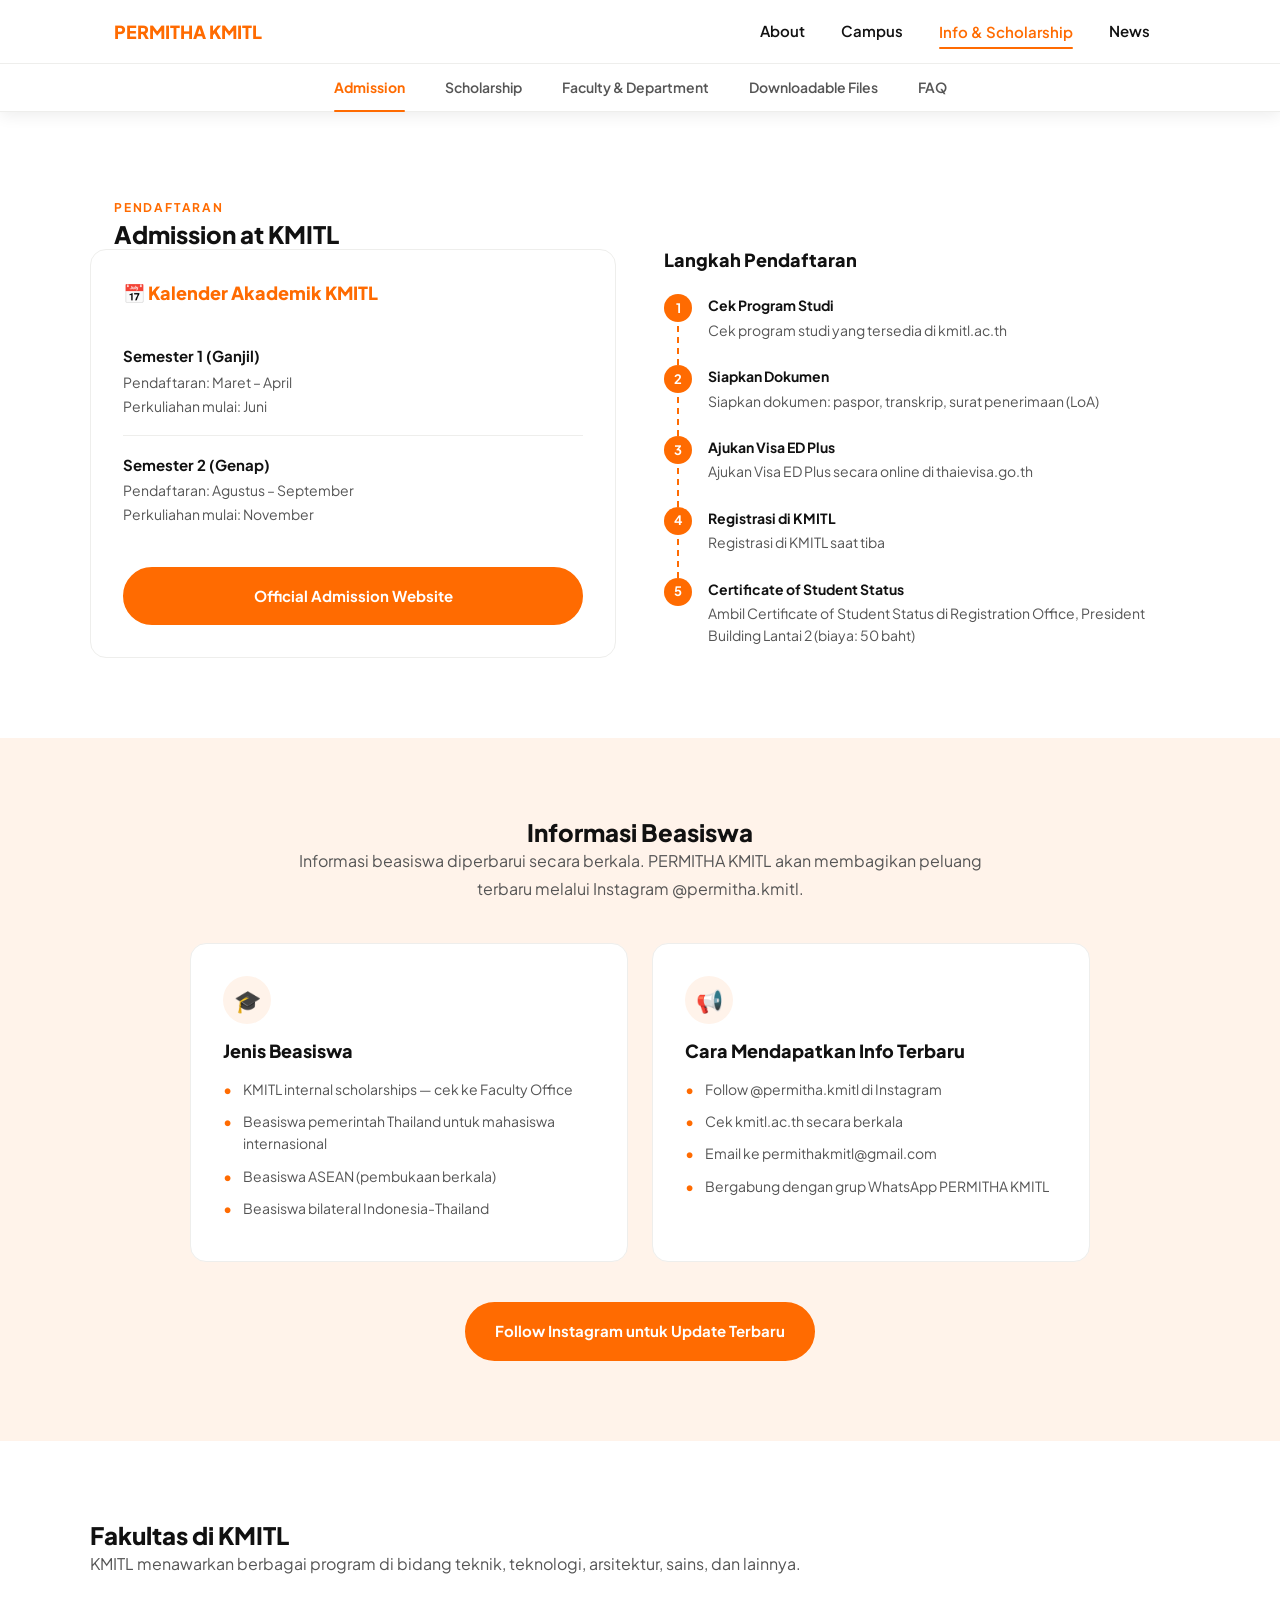
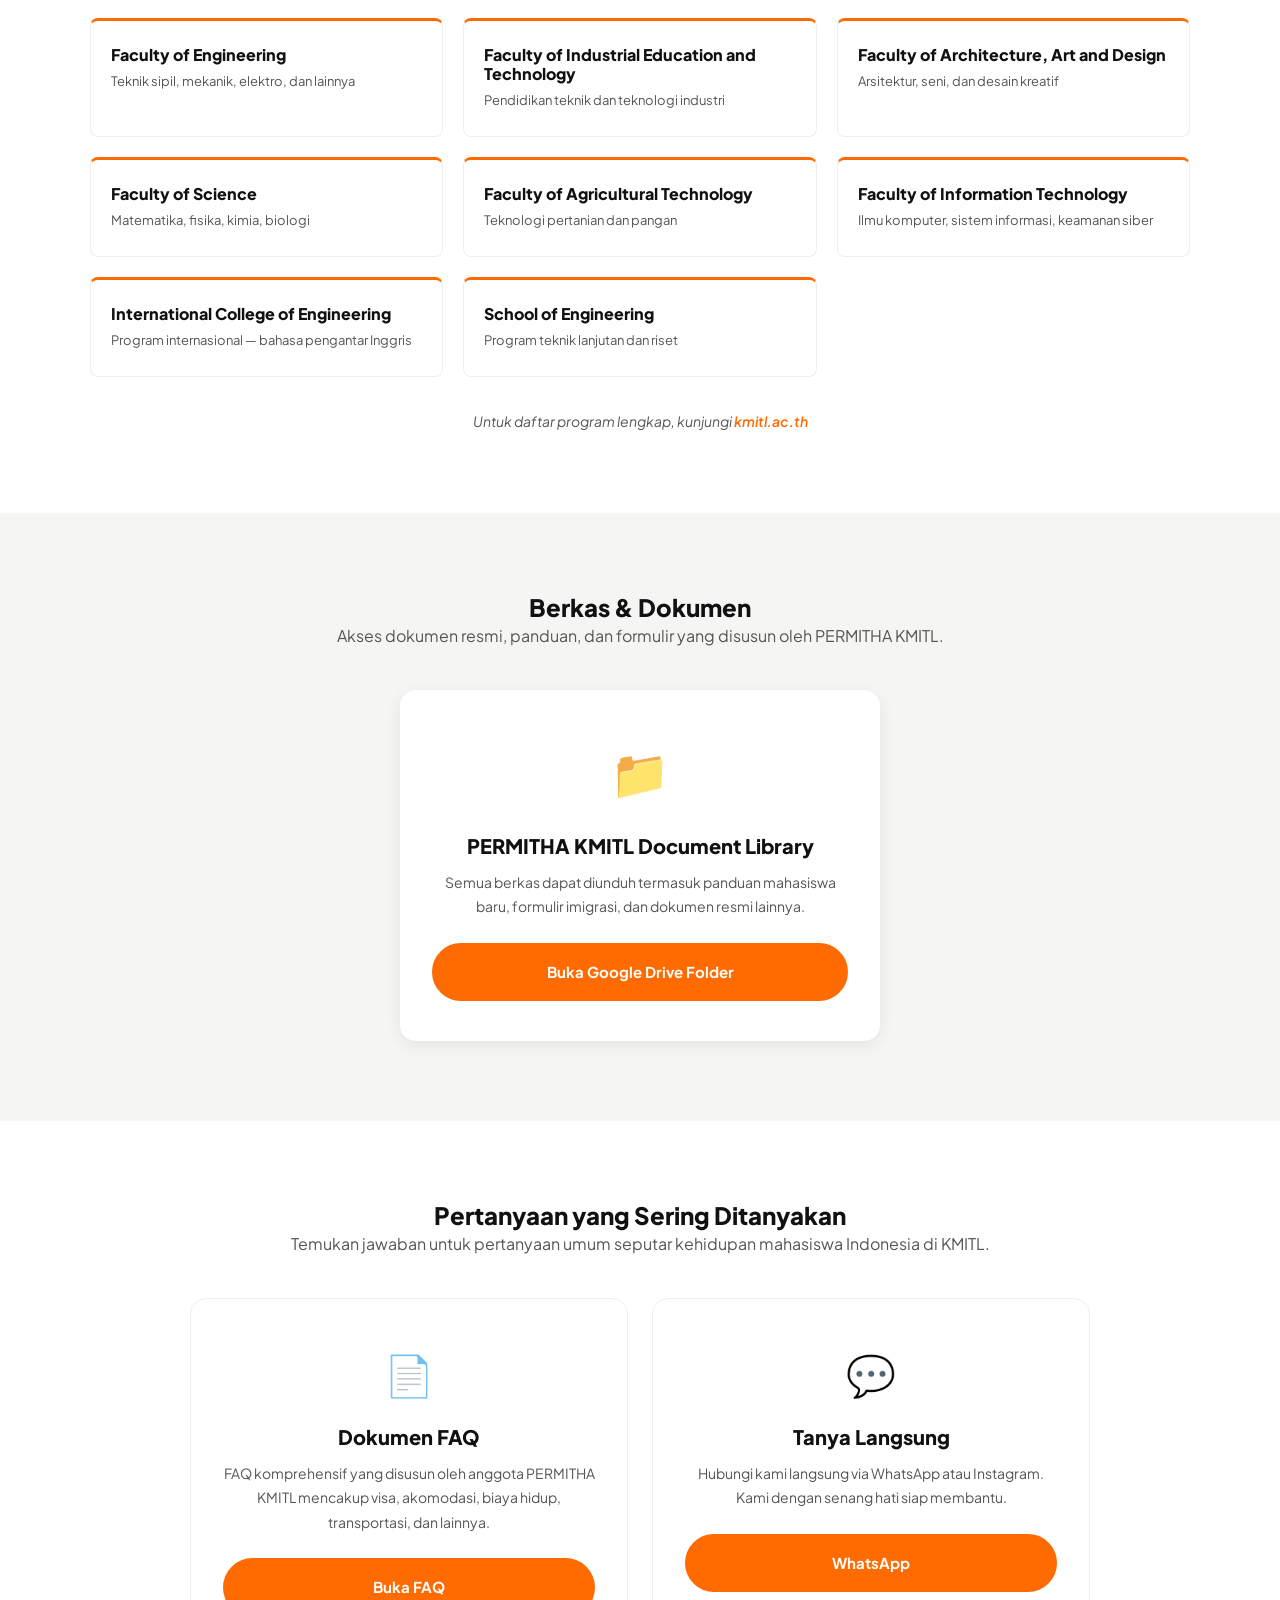
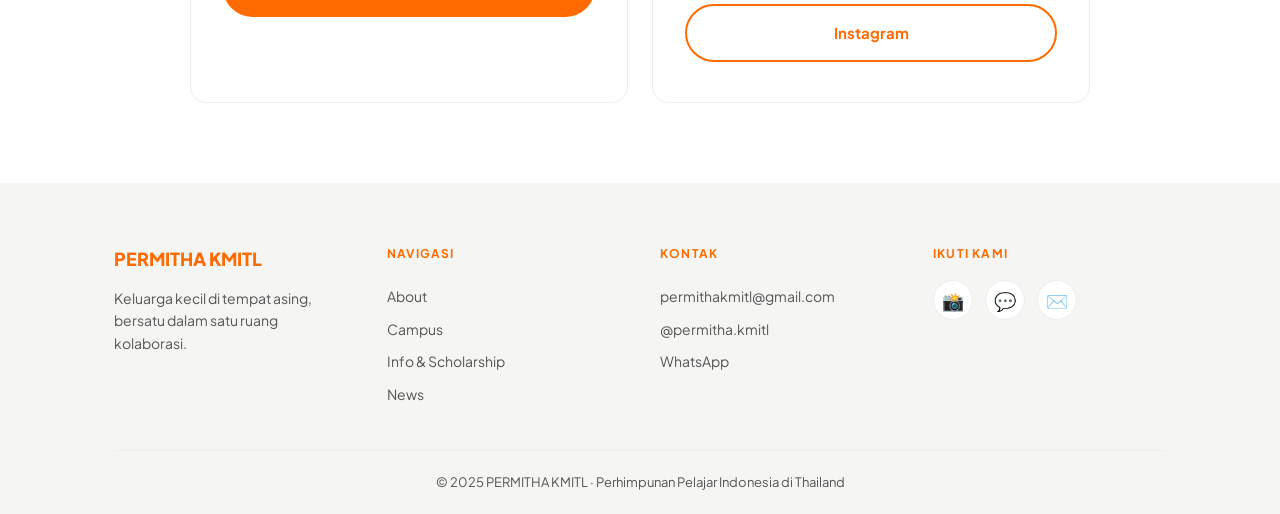
==== info-scholarship.html @ 8a225bc4 "Add complete PERMITHA KMITL 3-page static website Build the full static site for the Indonesian Stud" ====
<!DOCTYPE html>
<html lang="id">
<head>
  <meta charset="UTF-8">
  <meta name="viewport" content="width=device-width, initial-scale=1.0">
  <title>Info &amp; Scholarship — PERMITHA KMITL</title>
  <link rel="stylesheet" href="style.css">
</head>
<body>

  <!-- NAVBAR -->
  <nav class="navbar">
    <div class="container">
      <a href="index.html" class="navbar-brand">PERMITHA KMITL</a>
      <div class="nav-links">
        <a href="index.html">About</a>
        <a href="https://www.kmitl.ac.th/" target="_blank" rel="noopener noreferrer">Campus</a>
        <div class="nav-dropdown">
          <a href="info-scholarship.html" class="nav-dropdown-trigger">Info &amp; Scholarship</a>
          <div class="nav-dropdown-menu">
            <a href="#admission">Admission</a>
            <a href="#scholarship">Scholarship</a>
            <a href="#faculty">Faculty &amp; Department</a>
            <a href="#downloads">Downloadable Files</a>
            <a href="#faq">FAQ</a>
          </div>
        </div>
        <a href="news.html">News</a>
      </div>
      <button class="hamburger" aria-label="Open menu">☰</button>
    </div>
    <div class="mobile-menu">
      <a href="index.html">About</a>
      <a href="https://www.kmitl.ac.th/" target="_blank" rel="noopener noreferrer">Campus</a>
      <a href="#" class="mobile-dropdown-toggle">Info &amp; Scholarship</a>
      <div class="mobile-dropdown-items">
        <a href="#admission">Admission</a>
        <a href="#scholarship">Scholarship</a>
        <a href="#faculty">Faculty &amp; Department</a>
        <a href="#downloads">Downloadable Files</a>
        <a href="#faq">FAQ</a>
      </div>
      <a href="news.html">News</a>
    </div>
  </nav>

  <!-- SUB-NAV -->
  <nav class="sub-nav">
    <div class="sub-nav-links">
      <a href="#admission">Admission</a>
      <a href="#scholarship">Scholarship</a>
      <a href="#faculty">Faculty &amp; Department</a>
      <a href="#downloads">Downloadable Files</a>
      <a href="#faq">FAQ</a>
    </div>
  </nav>

  <main>
    <!-- ADMISSION -->
    <section id="admission" class="admission">
      <div class="container">
        <span class="eyebrow">PENDAFTARAN</span>
        <h2>Admission at KMITL</h2>
      </div>
      <div class="admission-grid">
        <!-- Academic Calendar -->
        <div class="admission-card fade-in">
          <h3>📅 Kalender Akademik KMITL</h3>
          <div class="calendar-row">
            <div class="label">Semester 1 (Ganjil)</div>
            <div class="detail">Pendaftaran: Maret – April</div>
            <div class="detail">Perkuliahan mulai: Juni</div>
          </div>
          <div class="calendar-row">
            <div class="label">Semester 2 (Genap)</div>
            <div class="detail">Pendaftaran: Agustus – September</div>
            <div class="detail">Perkuliahan mulai: November</div>
          </div>
          <a href="https://admission.reg.kmitl.ac.th/" target="_blank" rel="noopener noreferrer" class="btn btn-filled btn-full" style="margin-top: 24px;">Official Admission Website</a>
        </div>

        <!-- Steps Timeline -->
        <div class="timeline fade-in">
          <h3>Langkah Pendaftaran</h3>
          <div class="timeline-step">
            <div class="timeline-number">1</div>
            <div class="timeline-text">
              <strong>Cek Program Studi</strong>
              Cek program studi yang tersedia di kmitl.ac.th
            </div>
          </div>
          <div class="timeline-step">
            <div class="timeline-number">2</div>
            <div class="timeline-text">
              <strong>Siapkan Dokumen</strong>
              Siapkan dokumen: paspor, transkrip, surat penerimaan (LoA)
            </div>
          </div>
          <div class="timeline-step">
            <div class="timeline-number">3</div>
            <div class="timeline-text">
              <strong>Ajukan Visa ED Plus</strong>
              Ajukan Visa ED Plus secara online di thaievisa.go.th
            </div>
          </div>
          <div class="timeline-step">
            <div class="timeline-number">4</div>
            <div class="timeline-text">
              <strong>Registrasi di KMITL</strong>
              Registrasi di KMITL saat tiba
            </div>
          </div>
          <div class="timeline-step">
            <div class="timeline-number">5</div>
            <div class="timeline-text">
              <strong>Certificate of Student Status</strong>
              Ambil Certificate of Student Status di Registration Office, President Building Lantai 2 (biaya: 50 baht)
            </div>
          </div>
        </div>
      </div>
    </section>

    <!-- SCHOLARSHIP -->
    <section id="scholarship" class="scholarship">
      <div class="scholarship-header">
        <h2>Informasi Beasiswa</h2>
        <p>Informasi beasiswa diperbarui secara berkala. PERMITHA KMITL akan membagikan peluang terbaru melalui Instagram @permitha.kmitl.</p>
      </div>
      <div class="scholarship-grid fade-in">
        <div class="scholarship-card">
          <div class="wwd-icon">🎓</div>
          <h3>Jenis Beasiswa</h3>
          <ul>
            <li>KMITL internal scholarships — cek ke Faculty Office</li>
            <li>Beasiswa pemerintah Thailand untuk mahasiswa internasional</li>
            <li>Beasiswa ASEAN (pembukaan berkala)</li>
            <li>Beasiswa bilateral Indonesia-Thailand</li>
          </ul>
        </div>
        <div class="scholarship-card">
          <div class="wwd-icon">📢</div>
          <h3>Cara Mendapatkan Info Terbaru</h3>
          <ul>
            <li>Follow @permitha.kmitl di Instagram</li>
            <li>Cek kmitl.ac.th secara berkala</li>
            <li>Email ke permithakmitl@gmail.com</li>
            <li>Bergabung dengan grup WhatsApp PERMITHA KMITL</li>
          </ul>
        </div>
      </div>
      <div class="scholarship-cta">
        <a href="https://instagram.com/permitha.kmitl" target="_blank" rel="noopener noreferrer" class="btn btn-filled">Follow Instagram untuk Update Terbaru</a>
      </div>
    </section>

    <!-- FACULTY -->
    <section id="faculty" class="faculty">
      <div class="faculty-header">
        <h2>Fakultas di KMITL</h2>
        <p>KMITL menawarkan berbagai program di bidang teknik, teknologi, arsitektur, sains, dan lainnya.</p>
      </div>
      <div class="faculty-grid fade-in">
        <div class="faculty-card">
          <h3>Faculty of Engineering</h3>
          <p>Teknik sipil, mekanik, elektro, dan lainnya</p>
        </div>
        <div class="faculty-card">
          <h3>Faculty of Industrial Education and Technology</h3>
          <p>Pendidikan teknik dan teknologi industri</p>
        </div>
        <div class="faculty-card">
          <h3>Faculty of Architecture, Art and Design</h3>
          <p>Arsitektur, seni, dan desain kreatif</p>
        </div>
        <div class="faculty-card">
          <h3>Faculty of Science</h3>
          <p>Matematika, fisika, kimia, biologi</p>
        </div>
        <div class="faculty-card">
          <h3>Faculty of Agricultural Technology</h3>
          <p>Teknologi pertanian dan pangan</p>
        </div>
        <div class="faculty-card">
          <h3>Faculty of Information Technology</h3>
          <p>Ilmu komputer, sistem informasi, keamanan siber</p>
        </div>
        <div class="faculty-card">
          <h3>International College of Engineering</h3>
          <p>Program internasional — bahasa pengantar Inggris</p>
        </div>
        <div class="faculty-card">
          <h3>School of Engineering</h3>
          <p>Program teknik lanjutan dan riset</p>
        </div>
      </div>
      <p class="faculty-note">Untuk daftar program lengkap, kunjungi <a href="https://www.kmitl.ac.th/" target="_blank" rel="noopener noreferrer">kmitl.ac.th</a></p>
    </section>

    <!-- DOWNLOADS -->
    <section id="downloads" class="downloads">
      <div class="downloads-header">
        <h2>Berkas &amp; Dokumen</h2>
        <p>Akses dokumen resmi, panduan, dan formulir yang disusun oleh PERMITHA KMITL.</p>
      </div>
      <div class="downloads-card fade-in">
        <div class="icon">📁</div>
        <h3>PERMITHA KMITL Document Library</h3>
        <p>Semua berkas dapat diunduh termasuk panduan mahasiswa baru, formulir imigrasi, dan dokumen resmi lainnya.</p>
        <a href="https://drive.google.com/drive/folders/1JiTbSWXqltH8qtOgjscEKjsRbllJyiyv?usp=drive_link" target="_blank" rel="noopener noreferrer" class="btn btn-filled btn-full">Buka Google Drive Folder</a>
      </div>
    </section>

    <!-- FAQ -->
    <section id="faq" class="faq">
      <div class="faq-header">
        <h2>Pertanyaan yang Sering Ditanyakan</h2>
        <p>Temukan jawaban untuk pertanyaan umum seputar kehidupan mahasiswa Indonesia di KMITL.</p>
      </div>
      <div class="faq-grid fade-in">
        <div class="faq-card">
          <div class="icon">📄</div>
          <h3>Dokumen FAQ</h3>
          <p>FAQ komprehensif yang disusun oleh anggota PERMITHA KMITL mencakup visa, akomodasi, biaya hidup, transportasi, dan lainnya.</p>
          <a href="https://drive.google.com/file/d/1FQwIKuD2qZt_O9-7BC_lKseR3D9e4g4G/view?usp=drive_link" target="_blank" rel="noopener noreferrer" class="btn btn-filled btn-full">Buka FAQ</a>
        </div>
        <div class="faq-card">
          <div class="icon">💬</div>
          <h3>Tanya Langsung</h3>
          <p>Hubungi kami langsung via WhatsApp atau Instagram. Kami dengan senang hati siap membantu.</p>
          <div class="btn-stack">
            <a href="https://wa.me/6283856838811?text=Halo%20Kak%2C%20perkenalkan%20saya%20.....%20Saya%20ingin%20terhubung%20dengan%20PERMITHA%20KMITL%20untuk%20kepentingan%20.....%20Apakah%20boleh%3F%20Terima%20kasih" target="_blank" rel="noopener noreferrer" class="btn btn-filled btn-full">WhatsApp</a>
            <a href="https://instagram.com/permitha.kmitl" target="_blank" rel="noopener noreferrer" class="btn btn-outlined btn-full">Instagram</a>
          </div>
        </div>
      </div>
    </section>
  </main>

  <!-- FOOTER -->
  <footer class="footer">
    <div class="container">
      <div class="footer-grid">
        <div class="footer-brand">
          <a href="index.html" class="navbar-brand">PERMITHA KMITL</a>
          <p class="footer-tagline">Keluarga kecil di tempat asing, bersatu dalam satu ruang kolaborasi.</p>
        </div>
        <div>
          <div class="footer-label">Navigasi</div>
          <div class="footer-links">
            <a href="index.html">About</a>
            <a href="https://www.kmitl.ac.th/" target="_blank" rel="noopener noreferrer">Campus</a>
            <a href="info-scholarship.html">Info &amp; Scholarship</a>
            <a href="news.html">News</a>
          </div>
        </div>
        <div>
          <div class="footer-label">Kontak</div>
          <div class="footer-contact">
            <a href="mailto:permithakmitl@gmail.com">permithakmitl@gmail.com</a>
            <a href="https://instagram.com/permitha.kmitl" target="_blank" rel="noopener noreferrer">@permitha.kmitl</a>
            <a href="https://wa.me/6283856838811" target="_blank" rel="noopener noreferrer">WhatsApp</a>
          </div>
        </div>
        <div>
          <div class="footer-label">Ikuti Kami</div>
          <div class="footer-social">
            <a href="https://instagram.com/permitha.kmitl" target="_blank" rel="noopener noreferrer" aria-label="Instagram">📸</a>
            <a href="https://wa.me/6283856838811" target="_blank" rel="noopener noreferrer" aria-label="WhatsApp">💬</a>
            <a href="mailto:permithakmitl@gmail.com" aria-label="Email">✉️</a>
          </div>
        </div>
      </div>
      <div class="footer-bottom">
        © 2025 PERMITHA KMITL · Perhimpunan Pelajar Indonesia di Thailand
      </div>
    </div>
  </footer>

  <script src="script.js"></script>
</body>
</html>
---- style.css ----
/* ===================================
   PERMITHA KMITL - SHARED STYLESHEET
   =================================== */

@import url('https://fonts.googleapis.com/css2?family=Plus+Jakarta+Sans:wght@400;600;700;800&display=swap');

/* ===================================
   BRAND TOKENS
   =================================== */
:root {
  --orange:       #FF6B01;
  --orange-dk:    #CC5500;
  --orange-lt:    #FF8C2A;
  --orange-pale:  #FFF3EA;
  --black:        #111111;
  --white:        #FFFFFF;
  --gray-text:    #555555;
  --gray-light:   #F5F5F3;
  --border:       #EEEEEC;

  --radius-sm:    8px;
  --radius-md:    16px;
  --shadow-card:  0 4px 16px rgba(0,0,0,0.07);
  --shadow-hover: 0 8px 28px rgba(0,0,0,0.10);
  --transition:   0.2s ease;
}

/* ===================================
   RESET & BASE
   =================================== */
*, *::before, *::after {
  margin: 0;
  padding: 0;
  box-sizing: border-box;
}

html {
  scroll-behavior: smooth;
  font-size: 16px;
}

body {
  font-family: 'Plus Jakarta Sans', sans-serif;
  color: var(--gray-text);
  line-height: 1.75;
  background: var(--white);
  overflow-x: hidden;
}

h1, h2, h3, h4, h5, h6 {
  font-weight: 800;
  color: var(--black);
  line-height: 1.2;
}

a {
  text-decoration: none;
  color: inherit;
}

img {
  max-width: 100%;
  height: auto;
  display: block;
}

ul, ol {
  list-style: none;
}

button {
  font-family: inherit;
  border: none;
  background: none;
  cursor: pointer;
}

/* ===================================
   UTILITY
   =================================== */
.container {
  max-width: 1100px;
  margin: 0 auto;
  padding: 0 24px;
}

.eyebrow {
  font-size: 12px;
  letter-spacing: 0.15em;
  color: var(--orange);
  font-weight: 700;
  margin-bottom: 12px;
  text-transform: uppercase;
}

.orange-line {
  width: 60px;
  height: 3px;
  background: var(--orange);
  border-radius: 4px;
  margin: 48px auto 0;
}

.orange-line-sm {
  width: 40px;
  height: 3px;
  background: var(--orange);
  border-radius: 4px;
  margin: 0 auto 48px;
}

/* Fade-in animation */
.fade-in {
  opacity: 0;
  transform: translateY(20px);
  transition: opacity 0.5s ease, transform 0.5s ease;
}

.fade-in.visible {
  opacity: 1;
  transform: none;
}

/* ===================================
   BUTTONS
   =================================== */
.btn {
  display: inline-block;
  padding: 14px 28px;
  border-radius: 50px;
  font-weight: 700;
  font-size: 15px;
  transition: var(--transition);
  cursor: pointer;
  text-align: center;
}

.btn:focus {
  outline: 2px solid var(--orange);
  outline-offset: 2px;
}

.btn-filled {
  background: var(--orange);
  color: var(--white);
  border: 2px solid var(--orange);
}

.btn-filled:hover {
  background: var(--orange-dk);
  border-color: var(--orange-dk);
}

.btn-outlined {
  background: transparent;
  color: var(--orange);
  border: 2px solid var(--orange);
}

.btn-outlined:hover {
  background: var(--orange);
  color: var(--white);
}

.btn-white-outlined {
  background: transparent;
  color: var(--white);
  border: 2px solid var(--white);
  padding: 12px 24px;
  border-radius: 50px;
  font-weight: 700;
}

.btn-white-outlined:hover {
  background: var(--white);
  color: var(--orange);
}

.btn-full {
  display: block;
  width: 100%;
}

/* ===================================
   NAVBAR
   =================================== */
.navbar {
  position: sticky;
  top: 0;
  z-index: 1000;
  height: 64px;
  background: var(--white);
  border-bottom: 1px solid var(--border);
  display: flex;
  align-items: center;
}

.navbar .container {
  display: flex;
  align-items: center;
  justify-content: space-between;
  width: 100%;
}

.navbar-brand {
  font-weight: 800;
  color: var(--orange);
  font-size: 18px;
  text-decoration: none;
  flex-shrink: 0;
}

.nav-links {
  display: flex;
  align-items: center;
  gap: 4px;
}

.nav-links a {
  font-weight: 600;
  font-size: 15px;
  color: var(--black);
  padding: 8px 16px;
  border-radius: var(--radius-sm);
  transition: var(--transition);
  position: relative;
}

.nav-links a:hover {
  color: var(--orange);
}

.nav-links a.active {
  color: var(--orange);
}

.nav-links a.active::after {
  content: '';
  position: absolute;
  bottom: 0;
  left: 16px;
  right: 16px;
  height: 2px;
  background: var(--orange);
  border-radius: 2px;
}

/* Dropdown */
.nav-dropdown {
  position: relative;
}

.nav-dropdown-trigger {
  cursor: pointer;
}

.nav-dropdown-menu {
  position: absolute;
  top: 100%;
  left: 0;
  min-width: 220px;
  background: var(--white);
  border: 1px solid var(--border);
  border-radius: var(--radius-sm);
  box-shadow: var(--shadow-card);
  z-index: 100;
  opacity: 0;
  visibility: hidden;
  transition: opacity 0.2s ease, visibility 0.2s ease;
  padding: 8px 0;
  margin-top: 4px;
}

.nav-dropdown.open .nav-dropdown-menu {
  opacity: 1;
  visibility: visible;
}

.nav-dropdown-menu a {
  display: block;
  padding: 10px 16px;
  font-size: 14px;
  font-weight: 600;
  color: var(--black);
  border-left: 3px solid transparent;
  transition: var(--transition);
}

.nav-dropdown-menu a:hover {
  background: var(--orange-pale);
  border-left-color: var(--orange);
  padding-left: 19px;
  color: var(--orange);
}

.nav-dropdown-menu a::after {
  display: none;
}

/* Hamburger */
.hamburger {
  display: none;
  font-size: 24px;
  padding: 8px;
  cursor: pointer;
  color: var(--black);
  background: none;
  border: none;
}

.mobile-menu {
  display: none;
}

/* ===================================
   NAVBAR MOBILE
   =================================== */
@media (max-width: 768px) {
  .nav-links {
    display: none;
  }

  .hamburger {
    display: block;
  }

  .mobile-menu {
    display: none;
    position: absolute;
    top: 64px;
    left: 0;
    right: 0;
    background: var(--white);
    border-bottom: 1px solid var(--border);
    box-shadow: var(--shadow-card);
    padding: 16px 24px;
    z-index: 999;
  }

  .mobile-menu.nav-open {
    display: block;
  }

  .mobile-menu a {
    display: block;
    padding: 12px 0;
    font-weight: 600;
    font-size: 15px;
    color: var(--black);
    border-bottom: 1px solid var(--border);
    transition: var(--transition);
  }

  .mobile-menu a:last-child {
    border-bottom: none;
  }

  .mobile-menu a:hover,
  .mobile-menu a.active {
    color: var(--orange);
  }

  .mobile-dropdown-items {
    padding-left: 16px;
  }

  .mobile-dropdown-items a {
    font-size: 14px;
    color: var(--gray-text);
  }
}

/* ===================================
   FOOTER
   =================================== */
.footer {
  background: var(--gray-light);
  padding: 60px 0 0;
}

.footer-grid {
  display: grid;
  grid-template-columns: repeat(4, 1fr);
  gap: 40px;
  padding-bottom: 40px;
}

.footer-brand .navbar-brand {
  font-size: 18px;
  display: inline-block;
  margin-bottom: 12px;
}

.footer-tagline {
  font-size: 14px;
  color: var(--gray-text);
  line-height: 1.6;
}

.footer-label {
  font-size: 12px;
  letter-spacing: 0.1em;
  color: var(--orange);
  font-weight: 700;
  text-transform: uppercase;
  margin-bottom: 16px;
}

.footer-links a {
  display: block;
  font-size: 14px;
  color: var(--gray-text);
  padding: 4px 0;
  transition: var(--transition);
}

.footer-links a:hover {
  color: var(--orange);
}

.footer-contact a {
  display: block;
  font-size: 14px;
  color: var(--gray-text);
  padding: 4px 0;
  transition: var(--transition);
}

.footer-contact a:hover {
  color: var(--orange);
}

.footer-social {
  display: flex;
  gap: 12px;
}

.footer-social a {
  width: 40px;
  height: 40px;
  border-radius: 50%;
  background: var(--white);
  border: 1px solid var(--border);
  display: flex;
  align-items: center;
  justify-content: center;
  font-size: 18px;
  transition: var(--transition);
}

.footer-social a:hover {
  background: var(--orange);
  border-color: var(--orange);
}

.footer-bottom {
  text-align: center;
  font-size: 13px;
  color: var(--gray-text);
  border-top: 1px solid var(--border);
  padding: 20px 0;
}

@media (max-width: 992px) {
  .footer-grid {
    grid-template-columns: repeat(2, 1fr);
  }
}

@media (max-width: 768px) {
  .footer-grid {
    grid-template-columns: 1fr;
    gap: 32px;
  }
}

/* ===================================
   HERO (index.html)
   =================================== */
.hero {
  background: var(--white);
  text-align: center;
  padding: 120px 24px 100px;
}

.hero h1 {
  font-size: clamp(30px, 5vw, 52px);
  font-weight: 800;
  color: var(--black);
}

.hero-sub {
  font-size: 18px;
  color: var(--gray-text);
  margin-top: 16px;
}

.hero-buttons {
  display: flex;
  gap: 16px;
  justify-content: center;
  margin-top: 40px;
  flex-wrap: wrap;
}

/* ===================================
   ABOUT SECTION (index.html)
   =================================== */
.about {
  padding: 80px 24px;
}

.about-grid {
  display: grid;
  grid-template-columns: 1fr 1fr;
  gap: 60px;
  max-width: 1100px;
  margin: 0 auto;
}

.about-text p {
  margin-bottom: 16px;
}

.stat-cards {
  display: flex;
  flex-direction: column;
  gap: 12px;
}

.stat-card {
  background: var(--white);
  border: 1px solid var(--border);
  border-radius: var(--radius-sm);
  padding: 16px 20px;
  border-left: 4px solid var(--orange);
  transition: var(--transition);
}

.stat-card:hover {
  transform: translateY(-4px);
  box-shadow: var(--shadow-hover);
}

.stat-card-title {
  font-weight: 700;
  color: var(--black);
  font-size: 15px;
}

.stat-card-sub {
  font-size: 13px;
  color: var(--gray-text);
}

@media (max-width: 768px) {
  .about-grid {
    grid-template-columns: 1fr;
    gap: 40px;
  }
}

/* ===================================
   WHAT WE DO (index.html)
   =================================== */
.what-we-do {
  background: var(--gray-light);
  padding: 80px 24px;
}

.what-we-do-header {
  text-align: center;
  margin-bottom: 48px;
}

.what-we-do-grid {
  display: grid;
  grid-template-columns: repeat(4, 1fr);
  gap: 24px;
  max-width: 1100px;
  margin: 0 auto;
}

.wwd-card {
  background: var(--white);
  border: 1px solid var(--border);
  border-radius: var(--radius-md);
  padding: 32px 24px;
  text-align: center;
  transition: var(--transition);
}

.wwd-card:hover {
  transform: translateY(-4px);
  box-shadow: var(--shadow-hover);
}

.wwd-icon {
  width: 48px;
  height: 48px;
  border-radius: 50%;
  background: var(--orange-pale);
  display: flex;
  align-items: center;
  justify-content: center;
  margin: 0 auto 20px;
  font-size: 22px;
}

.wwd-card h3 {
  font-size: 17px;
  margin-bottom: 8px;
}

.wwd-card p {
  font-size: 14px;
}

@media (max-width: 992px) {
  .what-we-do-grid {
    grid-template-columns: repeat(2, 1fr);
  }
}

@media (max-width: 768px) {
  .what-we-do-grid {
    grid-template-columns: 1fr;
  }
}

/* ===================================
   FUN FACTS (index.html)
   =================================== */
.fun-facts {
  background: var(--white);
  padding: 80px 24px;
}

.fun-facts-header {
  text-align: center;
  margin-bottom: 48px;
}

.fun-facts-scroll {
  display: flex;
  gap: 20px;
  overflow-x: auto;
  padding-bottom: 16px;
  scroll-snap-type: x mandatory;
  max-width: 1100px;
  margin: 0 auto;
  -ms-overflow-style: none;
  scrollbar-width: none;
}

.fun-facts-scroll::-webkit-scrollbar {
  display: none;
}

.ff-card {
  min-width: 260px;
  flex-shrink: 0;
  scroll-snap-align: start;
  background: var(--white);
  border: 1px solid var(--border);
  border-top: 3px solid var(--orange);
  border-radius: var(--radius-sm);
  padding: 24px 20px;
  transition: var(--transition);
}

.ff-card:hover {
  transform: translateY(-4px);
  box-shadow: var(--shadow-hover);
}

.ff-emoji {
  font-size: 28px;
  margin-bottom: 12px;
}

.ff-card h3 {
  font-size: 16px;
  margin-bottom: 8px;
}

.ff-card p {
  font-size: 13px;
  color: var(--gray-text);
}

/* ===================================
   CTA BANNER (index.html)
   =================================== */
.cta-banner {
  background: var(--orange);
  padding: 80px 24px;
  text-align: center;
}

.cta-banner h2 {
  color: var(--white);
  font-size: 32px;
}

.cta-banner p {
  color: var(--white);
  opacity: 0.85;
  margin-top: 12px;
}

.cta-buttons {
  display: flex;
  gap: 16px;
  justify-content: center;
  margin-top: 40px;
  flex-wrap: wrap;
}

/* ===================================
   SUB-NAV (info-scholarship.html)
   =================================== */
.sub-nav {
  position: sticky;
  top: 64px;
  z-index: 99;
  height: 48px;
  background: var(--white);
  border-bottom: 1px solid var(--border);
  box-shadow: var(--shadow-card);
  display: flex;
  align-items: center;
}

.sub-nav-links {
  display: flex;
  gap: 8px;
  justify-content: center;
  max-width: 1100px;
  margin: 0 auto;
  padding: 0 24px;
  overflow-x: auto;
  -ms-overflow-style: none;
  scrollbar-width: none;
}

.sub-nav-links::-webkit-scrollbar {
  display: none;
}

.sub-nav-links a {
  font-size: 14px;
  font-weight: 600;
  color: var(--gray-text);
  padding: 12px 16px;
  white-space: nowrap;
  position: relative;
  transition: var(--transition);
}

.sub-nav-links a:hover {
  color: var(--orange);
}

.sub-nav-links a.active {
  color: var(--orange);
  font-weight: 700;
}

.sub-nav-links a.active::after {
  content: '';
  position: absolute;
  bottom: 0;
  left: 16px;
  right: 16px;
  height: 2px;
  background: var(--orange);
  border-radius: 2px;
}

/* ===================================
   ADMISSION (info-scholarship.html)
   =================================== */
.admission {
  padding: 80px 24px;
}

.admission-grid {
  display: grid;
  grid-template-columns: 1fr 1fr;
  gap: 48px;
  max-width: 1100px;
  margin: 0 auto;
}

.admission-card {
  background: var(--white);
  border: 1px solid var(--border);
  border-radius: var(--radius-md);
  padding: 32px;
}

.admission-card h3 {
  font-size: 18px;
  color: var(--orange);
  margin-bottom: 24px;
}

.calendar-row {
  padding: 16px 0;
  border-bottom: 1px solid var(--border);
}

.calendar-row:last-of-type {
  border-bottom: none;
}

.calendar-row .label {
  font-weight: 700;
  color: var(--black);
  font-size: 15px;
}

.calendar-row .detail {
  font-size: 14px;
  color: var(--gray-text);
}

.calendar-icon {
  margin-right: 8px;
}

/* Timeline Steps */
.timeline {
  position: relative;
}

.timeline h3 {
  font-size: 18px;
  color: var(--black);
  margin-bottom: 24px;
}

.timeline-step {
  display: flex;
  gap: 16px;
  position: relative;
  padding-bottom: 24px;
}

.timeline-step:last-child {
  padding-bottom: 0;
}

.timeline-step:not(:last-child)::before {
  content: '';
  position: absolute;
  left: 13px;
  top: 32px;
  bottom: 0;
  width: 2px;
  border-left: 2px dashed var(--orange);
}

.timeline-number {
  width: 28px;
  height: 28px;
  border-radius: 50%;
  background: var(--orange);
  color: var(--white);
  font-size: 13px;
  font-weight: 700;
  display: flex;
  align-items: center;
  justify-content: center;
  flex-shrink: 0;
}

.timeline-text {
  font-size: 14px;
  color: var(--gray-text);
  line-height: 1.6;
}

.timeline-text strong {
  color: var(--black);
  display: block;
  margin-bottom: 2px;
}

@media (max-width: 768px) {
  .admission-grid {
    grid-template-columns: 1fr;
  }
}

/* ===================================
   SCHOLARSHIP (info-scholarship.html)
   =================================== */
.scholarship {
  background: var(--orange-pale);
  padding: 80px 24px;
}

.scholarship-header {
  text-align: center;
  max-width: 700px;
  margin: 0 auto 40px;
}

.scholarship-grid {
  display: grid;
  grid-template-columns: 1fr 1fr;
  gap: 24px;
  max-width: 900px;
  margin: 0 auto;
}

.scholarship-card {
  background: var(--white);
  border: 1px solid var(--border);
  border-radius: var(--radius-md);
  padding: 32px;
}

.scholarship-card .wwd-icon {
  margin: 0 0 16px;
}

.scholarship-card h3 {
  font-size: 18px;
  margin-bottom: 16px;
}

.scholarship-card ul {
  padding-left: 0;
}

.scholarship-card li {
  position: relative;
  padding-left: 20px;
  margin-bottom: 10px;
  font-size: 14px;
  line-height: 1.6;
}

.scholarship-card li::before {
  content: '•';
  position: absolute;
  left: 0;
  color: var(--orange);
  font-weight: 700;
}

.scholarship-cta {
  text-align: center;
  margin-top: 40px;
}

@media (max-width: 768px) {
  .scholarship-grid {
    grid-template-columns: 1fr;
  }
}

/* ===================================
   FACULTY (info-scholarship.html)
   =================================== */
.faculty {
  padding: 80px 24px;
}

.faculty-header {
  max-width: 1100px;
  margin: 0 auto 40px;
}

.faculty-grid {
  display: grid;
  grid-template-columns: repeat(3, 1fr);
  gap: 20px;
  max-width: 1100px;
  margin: 0 auto;
}

.faculty-card {
  background: var(--white);
  border: 1px solid var(--border);
  border-top: 3px solid var(--orange);
  border-radius: var(--radius-sm);
  padding: 24px 20px;
  transition: var(--transition);
}

.faculty-card:hover {
  transform: translateY(-4px);
  box-shadow: var(--shadow-hover);
}

.faculty-card h3 {
  font-size: 16px;
  margin-bottom: 6px;
}

.faculty-card p {
  font-size: 13px;
  color: var(--gray-text);
}

.faculty-note {
  text-align: center;
  font-style: italic;
  color: var(--gray-text);
  font-size: 14px;
  margin-top: 32px;
  max-width: 1100px;
  margin-left: auto;
  margin-right: auto;
}

.faculty-note a {
  color: var(--orange);
  font-weight: 600;
}

.faculty-note a:hover {
  text-decoration: underline;
}

@media (max-width: 992px) {
  .faculty-grid {
    grid-template-columns: repeat(2, 1fr);
  }
}

@media (max-width: 768px) {
  .faculty-grid {
    grid-template-columns: 1fr;
  }
}

/* ===================================
   DOWNLOADS (info-scholarship.html)
   =================================== */
.downloads {
  background: var(--gray-light);
  padding: 80px 24px;
}

.downloads-header {
  text-align: center;
  margin-bottom: 40px;
}

.downloads-card {
  max-width: 480px;
  margin: 0 auto;
  background: var(--white);
  box-shadow: var(--shadow-card);
  border-radius: var(--radius-md);
  padding: 40px 32px;
  text-align: center;
}

.downloads-card .icon {
  font-size: 48px;
  margin-bottom: 20px;
}

.downloads-card h3 {
  font-size: 20px;
  margin-bottom: 12px;
}

.downloads-card p {
  font-size: 14px;
  margin-bottom: 24px;
}

/* ===================================
   FAQ (info-scholarship.html)
   =================================== */
.faq {
  padding: 80px 24px;
}

.faq-header {
  text-align: center;
  max-width: 700px;
  margin: 0 auto 40px;
}

.faq-grid {
  display: grid;
  grid-template-columns: 1fr 1fr;
  gap: 24px;
  max-width: 900px;
  margin: 0 auto;
}

.faq-card {
  background: var(--white);
  border: 1px solid var(--border);
  border-radius: var(--radius-md);
  padding: 40px 32px;
  text-align: center;
  transition: var(--transition);
}

.faq-card:hover {
  transform: translateY(-4px);
  box-shadow: var(--shadow-hover);
}

.faq-card .icon {
  font-size: 40px;
  margin-bottom: 16px;
}

.faq-card h3 {
  font-size: 20px;
  margin-bottom: 12px;
}

.faq-card p {
  font-size: 14px;
  margin-bottom: 24px;
}

.faq-card .btn-stack {
  display: flex;
  flex-direction: column;
  gap: 12px;
}

@media (max-width: 768px) {
  .faq-grid {
    grid-template-columns: 1fr;
  }
}

/* ===================================
   NEWS PAGE (news.html)
   =================================== */
.news-page {
  padding: 80px 24px;
  max-width: 1100px;
  margin: 0 auto;
}

.news-header {
  margin-bottom: 60px;
}

.news-header h2 {
  margin-bottom: 8px;
}

/* Empty State */
.news-empty {
  text-align: center;
  margin: 60px auto;
}

.news-empty-circle {
  width: 120px;
  height: 120px;
  background: var(--orange-pale);
  border-radius: 50%;
  display: flex;
  align-items: center;
  justify-content: center;
  margin: 0 auto 24px;
  font-size: 48px;
}

.news-empty h3 {
  font-size: 24px;
  font-weight: 800;
  margin-bottom: 8px;
}

.news-empty p {
  color: var(--gray-text);
  margin-bottom: 24px;
}

/* Skeleton Cards */
.news-grid {
  display: grid;
  grid-template-columns: repeat(3, 1fr);
  gap: 24px;
  margin-top: 60px;
}

.news-skeleton {
  opacity: 0.5;
  pointer-events: none;
  background: var(--white);
  border: 1px solid var(--border);
  border-radius: var(--radius-md);
  overflow: hidden;
}

.news-skeleton-img {
  width: 100%;
  aspect-ratio: 16/9;
  background: linear-gradient(90deg, var(--gray-light), var(--border));
}

.news-skeleton-body {
  padding: 20px;
}

.news-date-pill {
  display: inline-block;
  background: var(--orange-pale);
  color: var(--orange);
  font-size: 12px;
  font-weight: 600;
  padding: 4px 12px;
  border-radius: 20px;
  margin-bottom: 12px;
}

.news-skeleton-body h3 {
  font-size: 17px;
  margin-bottom: 8px;
}

.news-skeleton-body p {
  font-size: 13px;
  color: var(--gray-text);
  margin-bottom: 16px;
}

.news-read-more {
  color: var(--orange);
  font-weight: 600;
  font-size: 14px;
  cursor: not-allowed;
  opacity: 0.5;
}

@media (max-width: 768px) {
  .news-grid {
    grid-template-columns: 1fr;
  }
}

/* ===================================
   SECTION GENERIC (info-scholarship)
   =================================== */
.section-header-center {
  text-align: center;
  margin-bottom: 40px;
}

.section-header-center h2 {
  margin-bottom: 8px;
}

.section-header-center p {
  max-width: 600px;
  margin: 0 auto;
  font-size: 15px;
}
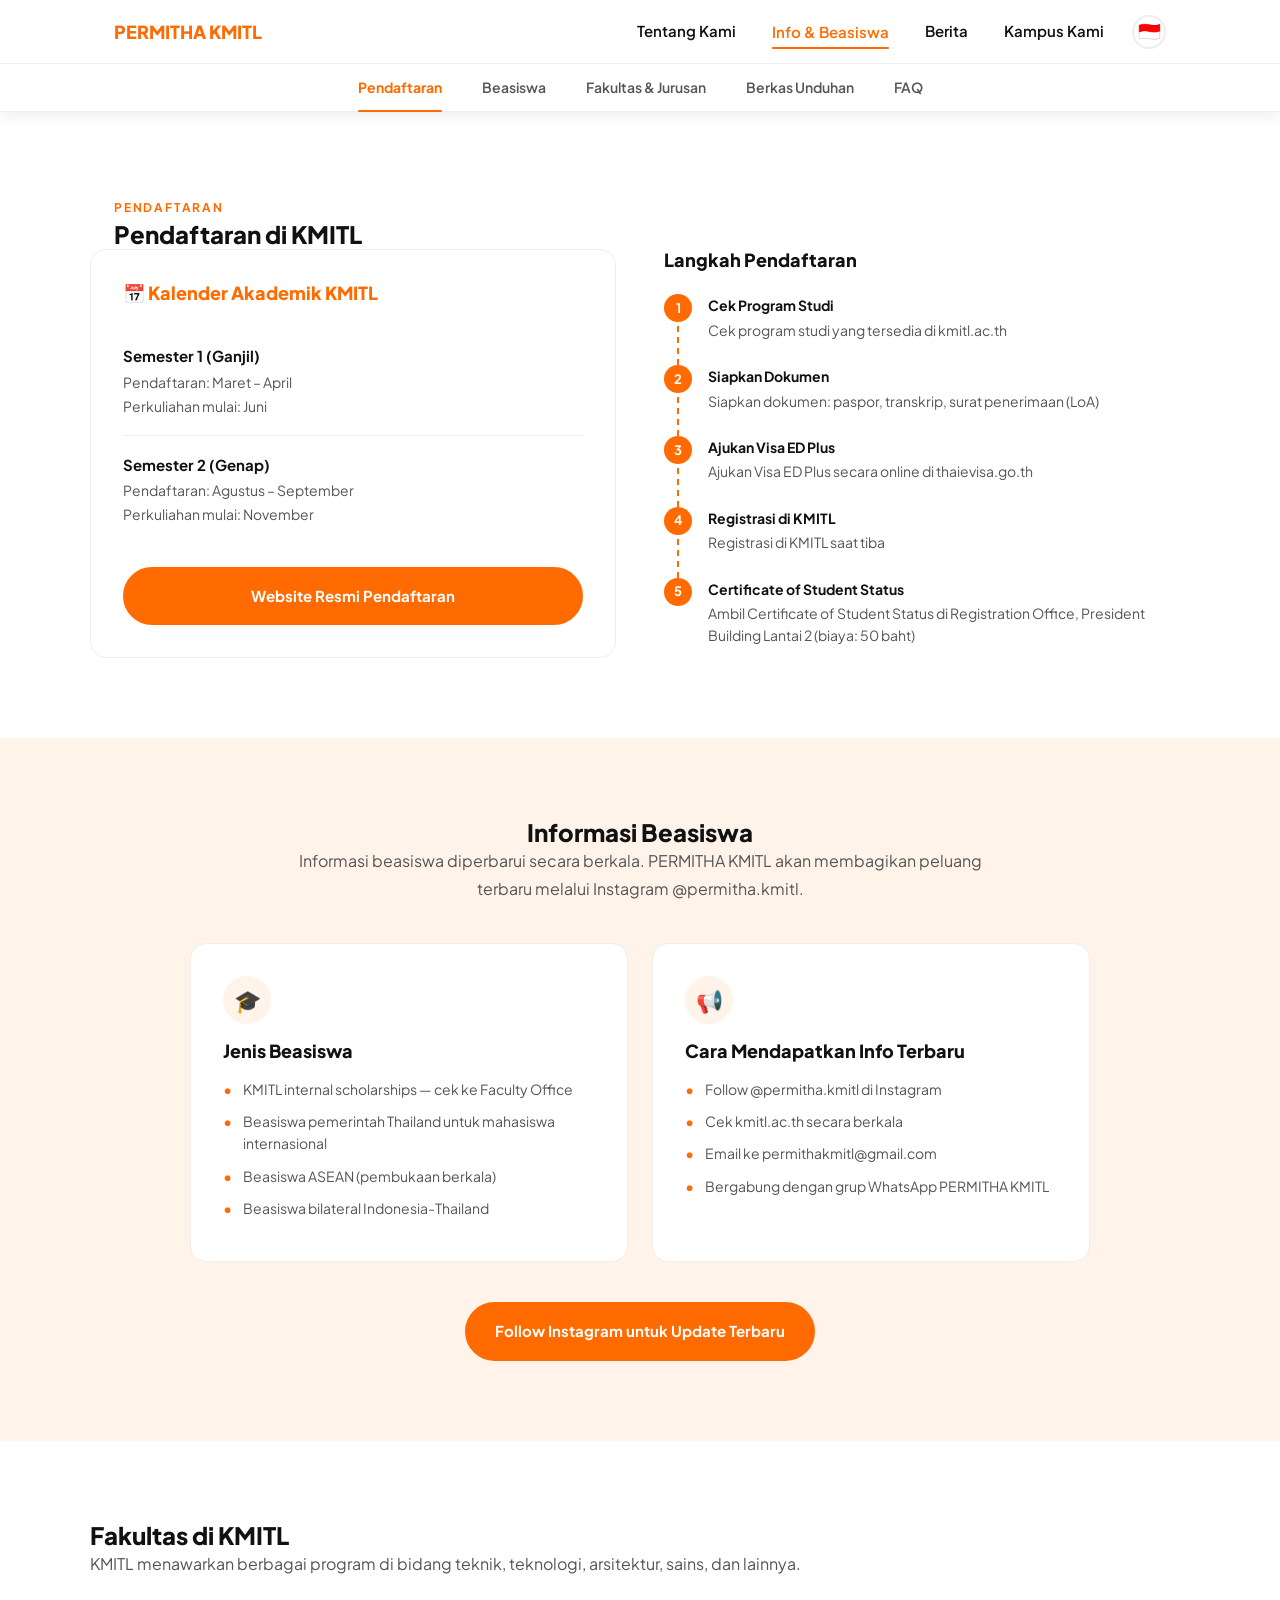
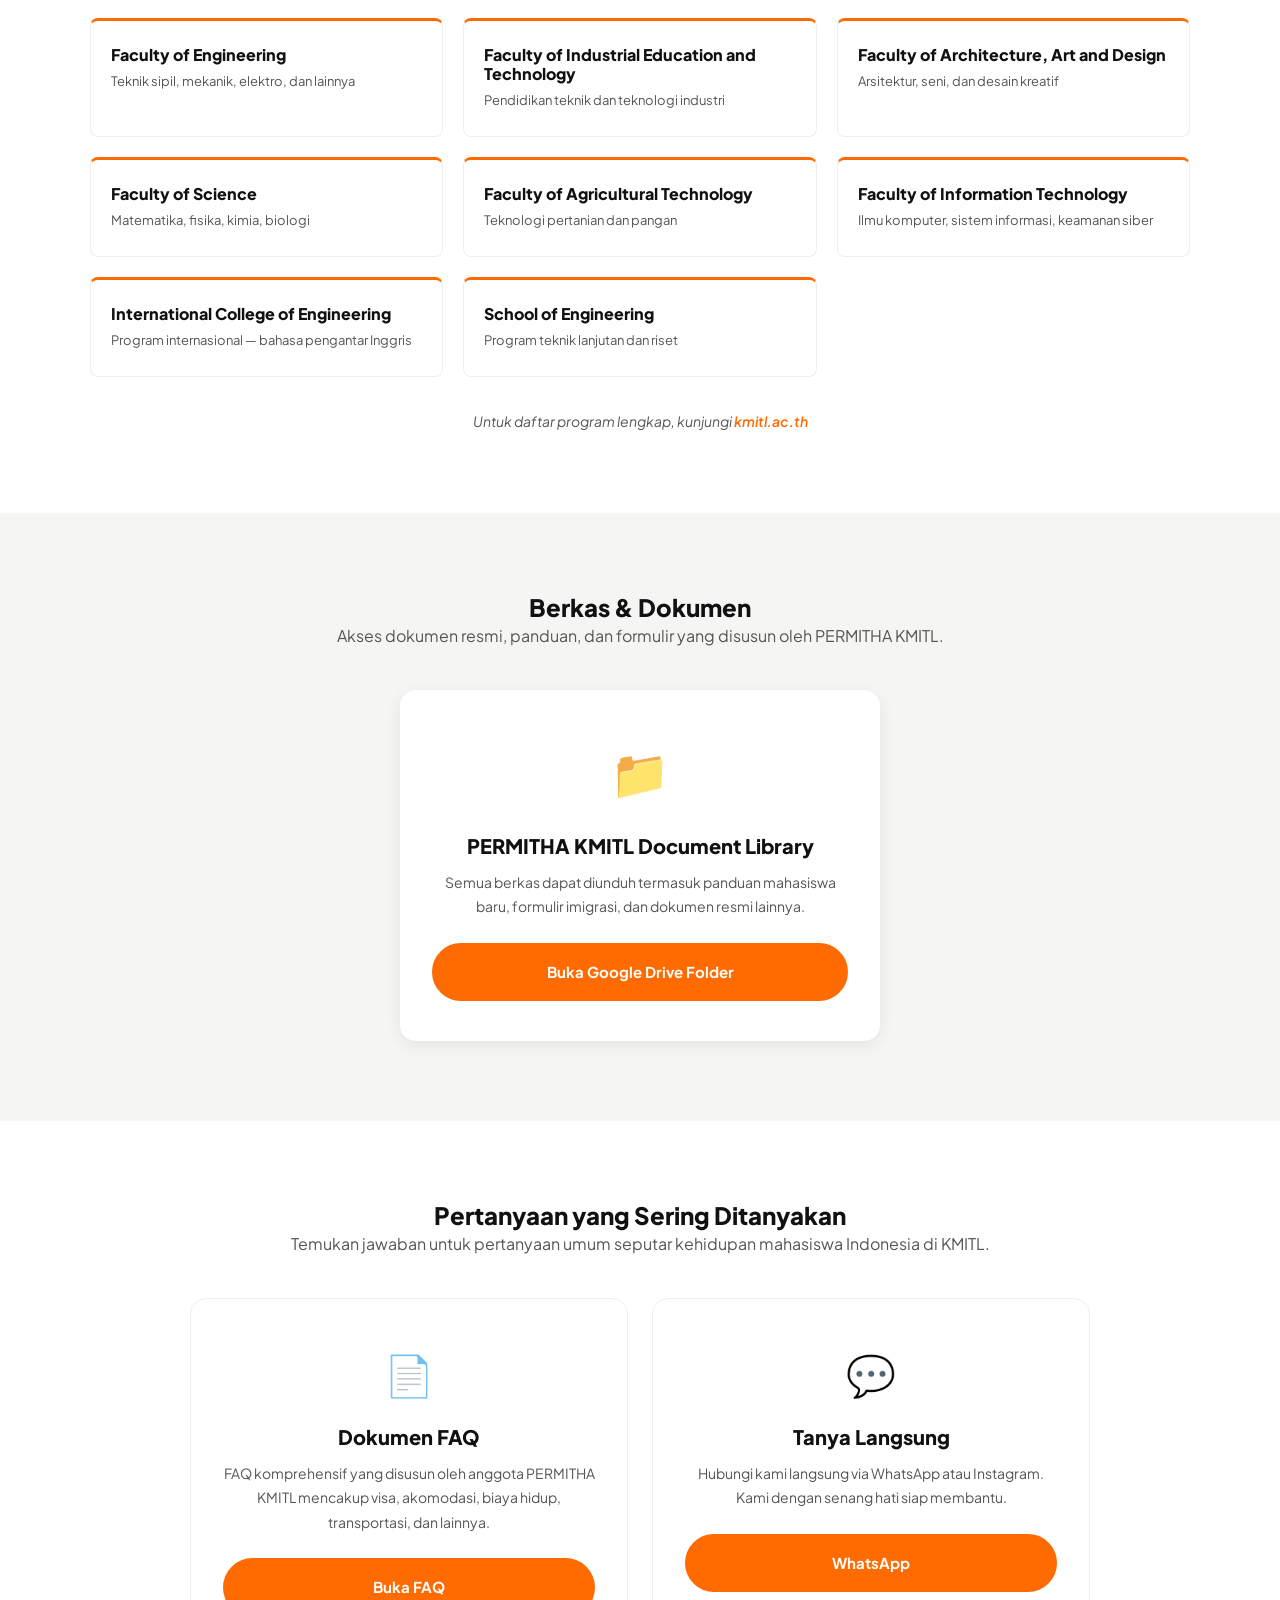
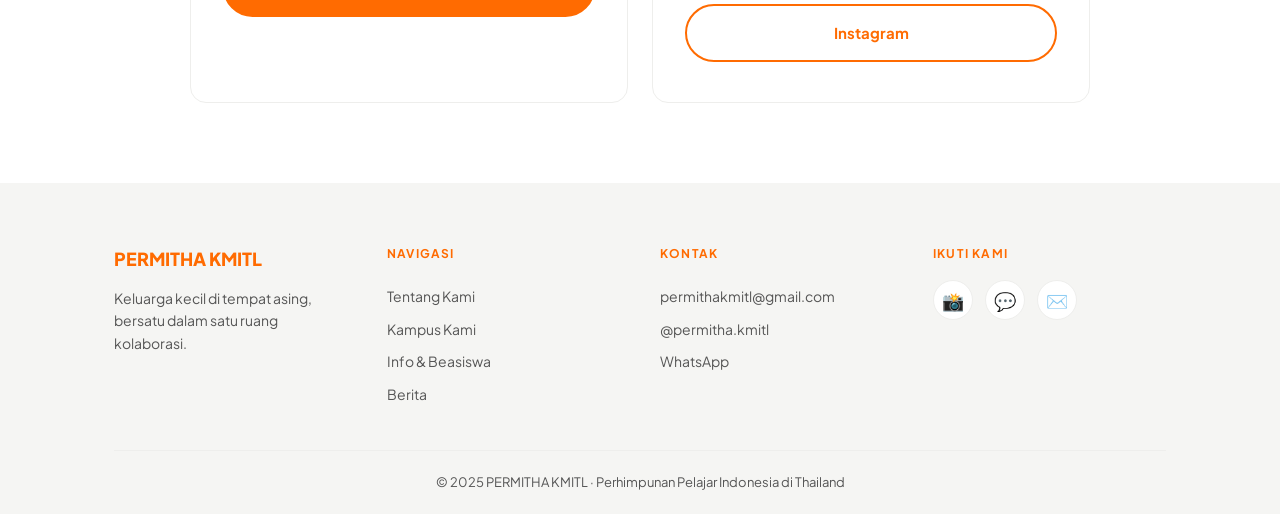
==== commit e43ddd9f: "Add i18n language switcher, photo galleries, and UI enhancements - Add JSON-based language switcher " ====
--- a/info-scholarship.html
+++ b/info-scholarship.html
@@ -13,45 +13,60 @@
     <div class="container">
       <a href="index.html" class="navbar-brand">PERMITHA KMITL</a>
       <div class="nav-links">
-        <a href="index.html">About</a>
-        <a href="https://www.kmitl.ac.th/" target="_blank" rel="noopener noreferrer">Campus</a>
+        <a href="index.html" data-i18n="nav.about">Tentang Kami</a>
         <div class="nav-dropdown">
-          <a href="info-scholarship.html" class="nav-dropdown-trigger">Info &amp; Scholarship</a>
+          <a href="info-scholarship.html" class="nav-dropdown-trigger" data-i18n="nav.info">Info &amp; Beasiswa</a>
           <div class="nav-dropdown-menu">
-            <a href="#admission">Admission</a>
-            <a href="#scholarship">Scholarship</a>
-            <a href="#faculty">Faculty &amp; Department</a>
-            <a href="#downloads">Downloadable Files</a>
-            <a href="#faq">FAQ</a>
-          </div>
-        </div>
-        <a href="news.html">News</a>
+            <a href="#admission" data-i18n="dropdown.admission">Pendaftaran</a>
+            <a href="#scholarship" data-i18n="dropdown.scholarship">Beasiswa</a>
+            <a href="#faculty" data-i18n="dropdown.faculty">Fakultas &amp; Jurusan</a>
+            <a href="#downloads" data-i18n="dropdown.downloads">Berkas Unduhan</a>
+            <a href="#faq" data-i18n="dropdown.faq">FAQ</a>
+          </div>
+        </div>
+        <a href="news.html" data-i18n="nav.news">Berita</a>
+        <a href="https://www.kmitl.ac.th/" target="_blank" rel="noopener noreferrer" data-i18n="nav.campus">Kampus Kami</a>
+        <div class="lang-switcher-wrapper">
+          <button class="lang-switcher-btn" onclick="toggleLangDropdown(event)" aria-label="Change language">
+            <span id="active-flag">🇮🇩</span>
+          </button>
+          <div class="lang-dropdown" id="lang-dropdown">
+            <button class="lang-option" onclick="switchLanguage('id')"><span class="lang-flag-small">🇮🇩</span> Bahasa Indonesia</button>
+            <button class="lang-option" onclick="switchLanguage('en')"><span class="lang-flag-small">🇺🇸</span> English</button>
+            <button class="lang-option" onclick="switchLanguage('th')"><span class="lang-flag-small">🇹🇭</span> ภาษาไทย</button>
+          </div>
+        </div>
       </div>
       <button class="hamburger" aria-label="Open menu">☰</button>
     </div>
     <div class="mobile-menu">
-      <a href="index.html">About</a>
-      <a href="https://www.kmitl.ac.th/" target="_blank" rel="noopener noreferrer">Campus</a>
-      <a href="#" class="mobile-dropdown-toggle">Info &amp; Scholarship</a>
+      <a href="index.html" data-i18n="nav.about">Tentang Kami</a>
+      <a href="#" class="mobile-dropdown-toggle" data-i18n="nav.info">Info &amp; Beasiswa</a>
       <div class="mobile-dropdown-items">
-        <a href="#admission">Admission</a>
-        <a href="#scholarship">Scholarship</a>
-        <a href="#faculty">Faculty &amp; Department</a>
-        <a href="#downloads">Downloadable Files</a>
-        <a href="#faq">FAQ</a>
-      </div>
-      <a href="news.html">News</a>
+        <a href="#admission" data-i18n="dropdown.admission">Pendaftaran</a>
+        <a href="#scholarship" data-i18n="dropdown.scholarship">Beasiswa</a>
+        <a href="#faculty" data-i18n="dropdown.faculty">Fakultas &amp; Jurusan</a>
+        <a href="#downloads" data-i18n="dropdown.downloads">Berkas Unduhan</a>
+        <a href="#faq" data-i18n="dropdown.faq">FAQ</a>
+      </div>
+      <a href="news.html" data-i18n="nav.news">Berita</a>
+      <a href="https://www.kmitl.ac.th/" target="_blank" rel="noopener noreferrer" data-i18n="nav.campus">Kampus Kami</a>
+      <div class="mobile-lang-switcher">
+        <button onclick="switchLanguage('id')">🇮🇩 ID</button>
+        <button onclick="switchLanguage('en')">🇺🇸 EN</button>
+        <button onclick="switchLanguage('th')">🇹🇭 TH</button>
+      </div>
     </div>
   </nav>
 
   <!-- SUB-NAV -->
   <nav class="sub-nav">
     <div class="sub-nav-links">
-      <a href="#admission">Admission</a>
-      <a href="#scholarship">Scholarship</a>
-      <a href="#faculty">Faculty &amp; Department</a>
-      <a href="#downloads">Downloadable Files</a>
-      <a href="#faq">FAQ</a>
+      <a href="#admission" data-i18n="subnav.admission">Pendaftaran</a>
+      <a href="#scholarship" data-i18n="subnav.scholarship">Beasiswa</a>
+      <a href="#faculty" data-i18n="subnav.faculty">Fakultas &amp; Jurusan</a>
+      <a href="#downloads" data-i18n="subnav.downloads">Berkas Unduhan</a>
+      <a href="#faq" data-i18n="subnav.faq">FAQ</a>
     </div>
   </nav>
 
@@ -59,62 +74,60 @@
     <!-- ADMISSION -->
     <section id="admission" class="admission">
       <div class="container">
-        <span class="eyebrow">PENDAFTARAN</span>
-        <h2>Admission at KMITL</h2>
+        <span class="eyebrow" data-i18n="info.admission.eyebrow">PENDAFTARAN</span>
+        <h2 data-i18n="info.admission.title">Pendaftaran di KMITL</h2>
       </div>
       <div class="admission-grid">
-        <!-- Academic Calendar -->
         <div class="admission-card fade-in">
-          <h3>📅 Kalender Akademik KMITL</h3>
+          <h3 data-i18n="info.admission.calendar">📅 Kalender Akademik KMITL</h3>
           <div class="calendar-row">
-            <div class="label">Semester 1 (Ganjil)</div>
-            <div class="detail">Pendaftaran: Maret – April</div>
-            <div class="detail">Perkuliahan mulai: Juni</div>
+            <div class="label" data-i18n="info.admission.sem1">Semester 1 (Ganjil)</div>
+            <div class="detail" data-i18n="info.admission.sem1.reg">Pendaftaran: Maret – April</div>
+            <div class="detail" data-i18n="info.admission.sem1.start">Perkuliahan mulai: Juni</div>
           </div>
           <div class="calendar-row">
-            <div class="label">Semester 2 (Genap)</div>
-            <div class="detail">Pendaftaran: Agustus – September</div>
-            <div class="detail">Perkuliahan mulai: November</div>
-          </div>
-          <a href="https://admission.reg.kmitl.ac.th/" target="_blank" rel="noopener noreferrer" class="btn btn-filled btn-full" style="margin-top: 24px;">Official Admission Website</a>
-        </div>
-
-        <!-- Steps Timeline -->
+            <div class="label" data-i18n="info.admission.sem2">Semester 2 (Genap)</div>
+            <div class="detail" data-i18n="info.admission.sem2.reg">Pendaftaran: Agustus – September</div>
+            <div class="detail" data-i18n="info.admission.sem2.start">Perkuliahan mulai: November</div>
+          </div>
+          <a href="https://admission.reg.kmitl.ac.th/" target="_blank" rel="noopener noreferrer" class="btn btn-filled btn-full" style="margin-top: 24px;" data-i18n="info.admission.btn">Website Resmi Pendaftaran</a>
+        </div>
+
         <div class="timeline fade-in">
-          <h3>Langkah Pendaftaran</h3>
+          <h3 data-i18n="info.admission.steps">Langkah Pendaftaran</h3>
           <div class="timeline-step">
             <div class="timeline-number">1</div>
             <div class="timeline-text">
-              <strong>Cek Program Studi</strong>
-              Cek program studi yang tersedia di kmitl.ac.th
+              <strong data-i18n="info.admission.step1.title">Cek Program Studi</strong>
+              <span data-i18n="info.admission.step1.text">Cek program studi yang tersedia di kmitl.ac.th</span>
             </div>
           </div>
           <div class="timeline-step">
             <div class="timeline-number">2</div>
             <div class="timeline-text">
-              <strong>Siapkan Dokumen</strong>
-              Siapkan dokumen: paspor, transkrip, surat penerimaan (LoA)
+              <strong data-i18n="info.admission.step2.title">Siapkan Dokumen</strong>
+              <span data-i18n="info.admission.step2.text">Siapkan dokumen: paspor, transkrip, surat penerimaan (LoA)</span>
             </div>
           </div>
           <div class="timeline-step">
             <div class="timeline-number">3</div>
             <div class="timeline-text">
-              <strong>Ajukan Visa ED Plus</strong>
-              Ajukan Visa ED Plus secara online di thaievisa.go.th
+              <strong data-i18n="info.admission.step3.title">Ajukan Visa ED Plus</strong>
+              <span data-i18n="info.admission.step3.text">Ajukan Visa ED Plus secara online di thaievisa.go.th</span>
             </div>
           </div>
           <div class="timeline-step">
             <div class="timeline-number">4</div>
             <div class="timeline-text">
-              <strong>Registrasi di KMITL</strong>
-              Registrasi di KMITL saat tiba
+              <strong data-i18n="info.admission.step4.title">Registrasi di KMITL</strong>
+              <span data-i18n="info.admission.step4.text">Registrasi di KMITL saat tiba</span>
             </div>
           </div>
           <div class="timeline-step">
             <div class="timeline-number">5</div>
             <div class="timeline-text">
-              <strong>Certificate of Student Status</strong>
-              Ambil Certificate of Student Status di Registration Office, President Building Lantai 2 (biaya: 50 baht)
+              <strong data-i18n="info.admission.step5.title">Certificate of Student Status</strong>
+              <span data-i18n="info.admission.step5.text">Ambil Certificate of Student Status di Registration Office, President Building Lantai 2 (biaya: 50 baht)</span>
             </div>
           </div>
         </div>
@@ -124,113 +137,113 @@
     <!-- SCHOLARSHIP -->
     <section id="scholarship" class="scholarship">
       <div class="scholarship-header">
-        <h2>Informasi Beasiswa</h2>
-        <p>Informasi beasiswa diperbarui secara berkala. PERMITHA KMITL akan membagikan peluang terbaru melalui Instagram @permitha.kmitl.</p>
+        <h2 data-i18n="info.scholarship.title">Informasi Beasiswa</h2>
+        <p data-i18n="info.scholarship.sub">Informasi beasiswa diperbarui secara berkala. PERMITHA KMITL akan membagikan peluang terbaru melalui Instagram @permitha.kmitl.</p>
       </div>
       <div class="scholarship-grid fade-in">
         <div class="scholarship-card">
           <div class="wwd-icon">🎓</div>
-          <h3>Jenis Beasiswa</h3>
+          <h3 data-i18n="info.scholarship.types.title">Jenis Beasiswa</h3>
           <ul>
-            <li>KMITL internal scholarships — cek ke Faculty Office</li>
-            <li>Beasiswa pemerintah Thailand untuk mahasiswa internasional</li>
-            <li>Beasiswa ASEAN (pembukaan berkala)</li>
-            <li>Beasiswa bilateral Indonesia-Thailand</li>
+            <li data-i18n="info.scholarship.types.1">KMITL internal scholarships — cek ke Faculty Office</li>
+            <li data-i18n="info.scholarship.types.2">Beasiswa pemerintah Thailand untuk mahasiswa internasional</li>
+            <li data-i18n="info.scholarship.types.3">Beasiswa ASEAN (pembukaan berkala)</li>
+            <li data-i18n="info.scholarship.types.4">Beasiswa bilateral Indonesia-Thailand</li>
           </ul>
         </div>
         <div class="scholarship-card">
           <div class="wwd-icon">📢</div>
-          <h3>Cara Mendapatkan Info Terbaru</h3>
+          <h3 data-i18n="info.scholarship.info.title">Cara Mendapatkan Info Terbaru</h3>
           <ul>
-            <li>Follow @permitha.kmitl di Instagram</li>
-            <li>Cek kmitl.ac.th secara berkala</li>
-            <li>Email ke permithakmitl@gmail.com</li>
-            <li>Bergabung dengan grup WhatsApp PERMITHA KMITL</li>
+            <li data-i18n="info.scholarship.info.1">Follow @permitha.kmitl di Instagram</li>
+            <li data-i18n="info.scholarship.info.2">Cek kmitl.ac.th secara berkala</li>
+            <li data-i18n="info.scholarship.info.3">Email ke permithakmitl@gmail.com</li>
+            <li data-i18n="info.scholarship.info.4">Bergabung dengan grup WhatsApp PERMITHA KMITL</li>
           </ul>
         </div>
       </div>
       <div class="scholarship-cta">
-        <a href="https://instagram.com/permitha.kmitl" target="_blank" rel="noopener noreferrer" class="btn btn-filled">Follow Instagram untuk Update Terbaru</a>
+        <a href="https://instagram.com/permitha.kmitl" target="_blank" rel="noopener noreferrer" class="btn btn-filled" data-i18n="info.scholarship.cta">Follow Instagram untuk Update Terbaru</a>
       </div>
     </section>
 
     <!-- FACULTY -->
     <section id="faculty" class="faculty">
       <div class="faculty-header">
-        <h2>Fakultas di KMITL</h2>
-        <p>KMITL menawarkan berbagai program di bidang teknik, teknologi, arsitektur, sains, dan lainnya.</p>
+        <h2 data-i18n="info.faculty.title">Fakultas di KMITL</h2>
+        <p data-i18n="info.faculty.sub">KMITL menawarkan berbagai program di bidang teknik, teknologi, arsitektur, sains, dan lainnya.</p>
       </div>
       <div class="faculty-grid fade-in">
         <div class="faculty-card">
-          <h3>Faculty of Engineering</h3>
-          <p>Teknik sipil, mekanik, elektro, dan lainnya</p>
-        </div>
-        <div class="faculty-card">
-          <h3>Faculty of Industrial Education and Technology</h3>
-          <p>Pendidikan teknik dan teknologi industri</p>
-        </div>
-        <div class="faculty-card">
-          <h3>Faculty of Architecture, Art and Design</h3>
-          <p>Arsitektur, seni, dan desain kreatif</p>
-        </div>
-        <div class="faculty-card">
-          <h3>Faculty of Science</h3>
-          <p>Matematika, fisika, kimia, biologi</p>
-        </div>
-        <div class="faculty-card">
-          <h3>Faculty of Agricultural Technology</h3>
-          <p>Teknologi pertanian dan pangan</p>
-        </div>
-        <div class="faculty-card">
-          <h3>Faculty of Information Technology</h3>
-          <p>Ilmu komputer, sistem informasi, keamanan siber</p>
-        </div>
-        <div class="faculty-card">
-          <h3>International College of Engineering</h3>
-          <p>Program internasional — bahasa pengantar Inggris</p>
-        </div>
-        <div class="faculty-card">
-          <h3>School of Engineering</h3>
-          <p>Program teknik lanjutan dan riset</p>
-        </div>
-      </div>
-      <p class="faculty-note">Untuk daftar program lengkap, kunjungi <a href="https://www.kmitl.ac.th/" target="_blank" rel="noopener noreferrer">kmitl.ac.th</a></p>
+          <h3 data-i18n="info.faculty.1.name">Faculty of Engineering</h3>
+          <p data-i18n="info.faculty.1.desc">Teknik sipil, mekanik, elektro, dan lainnya</p>
+        </div>
+        <div class="faculty-card">
+          <h3 data-i18n="info.faculty.2.name">Faculty of Industrial Education and Technology</h3>
+          <p data-i18n="info.faculty.2.desc">Pendidikan teknik dan teknologi industri</p>
+        </div>
+        <div class="faculty-card">
+          <h3 data-i18n="info.faculty.3.name">Faculty of Architecture, Art and Design</h3>
+          <p data-i18n="info.faculty.3.desc">Arsitektur, seni, dan desain kreatif</p>
+        </div>
+        <div class="faculty-card">
+          <h3 data-i18n="info.faculty.4.name">Faculty of Science</h3>
+          <p data-i18n="info.faculty.4.desc">Matematika, fisika, kimia, biologi</p>
+        </div>
+        <div class="faculty-card">
+          <h3 data-i18n="info.faculty.5.name">Faculty of Agricultural Technology</h3>
+          <p data-i18n="info.faculty.5.desc">Teknologi pertanian dan pangan</p>
+        </div>
+        <div class="faculty-card">
+          <h3 data-i18n="info.faculty.6.name">Faculty of Information Technology</h3>
+          <p data-i18n="info.faculty.6.desc">Ilmu komputer, sistem informasi, keamanan siber</p>
+        </div>
+        <div class="faculty-card">
+          <h3 data-i18n="info.faculty.7.name">International College of Engineering</h3>
+          <p data-i18n="info.faculty.7.desc">Program internasional — bahasa pengantar Inggris</p>
+        </div>
+        <div class="faculty-card">
+          <h3 data-i18n="info.faculty.8.name">School of Engineering</h3>
+          <p data-i18n="info.faculty.8.desc">Program teknik lanjutan dan riset</p>
+        </div>
+      </div>
+      <p class="faculty-note"><span data-i18n="info.faculty.note">Untuk daftar program lengkap, kunjungi</span> <a href="https://www.kmitl.ac.th/" target="_blank" rel="noopener noreferrer">kmitl.ac.th</a></p>
     </section>
 
     <!-- DOWNLOADS -->
     <section id="downloads" class="downloads">
       <div class="downloads-header">
-        <h2>Berkas &amp; Dokumen</h2>
-        <p>Akses dokumen resmi, panduan, dan formulir yang disusun oleh PERMITHA KMITL.</p>
+        <h2 data-i18n="info.downloads.title">Berkas &amp; Dokumen</h2>
+        <p data-i18n="info.downloads.sub">Akses dokumen resmi, panduan, dan formulir yang disusun oleh PERMITHA KMITL.</p>
       </div>
       <div class="downloads-card fade-in">
         <div class="icon">📁</div>
-        <h3>PERMITHA KMITL Document Library</h3>
-        <p>Semua berkas dapat diunduh termasuk panduan mahasiswa baru, formulir imigrasi, dan dokumen resmi lainnya.</p>
-        <a href="https://drive.google.com/drive/folders/1JiTbSWXqltH8qtOgjscEKjsRbllJyiyv?usp=drive_link" target="_blank" rel="noopener noreferrer" class="btn btn-filled btn-full">Buka Google Drive Folder</a>
+        <h3 data-i18n="info.downloads.card.title">PERMITHA KMITL Document Library</h3>
+        <p data-i18n="info.downloads.card.body">Semua berkas dapat diunduh termasuk panduan mahasiswa baru, formulir imigrasi, dan dokumen resmi lainnya.</p>
+        <a href="https://drive.google.com/drive/folders/1JiTbSWXqltH8qtOgjscEKjsRbllJyiyv?usp=drive_link" target="_blank" rel="noopener noreferrer" class="btn btn-filled btn-full" data-i18n="info.downloads.card.btn">Buka Google Drive Folder</a>
       </div>
     </section>
 
     <!-- FAQ -->
     <section id="faq" class="faq">
       <div class="faq-header">
-        <h2>Pertanyaan yang Sering Ditanyakan</h2>
-        <p>Temukan jawaban untuk pertanyaan umum seputar kehidupan mahasiswa Indonesia di KMITL.</p>
+        <h2 data-i18n="info.faq.title">Pertanyaan yang Sering Ditanyakan</h2>
+        <p data-i18n="info.faq.sub">Temukan jawaban untuk pertanyaan umum seputar kehidupan mahasiswa Indonesia di KMITL.</p>
       </div>
       <div class="faq-grid fade-in">
         <div class="faq-card">
           <div class="icon">📄</div>
-          <h3>Dokumen FAQ</h3>
-          <p>FAQ komprehensif yang disusun oleh anggota PERMITHA KMITL mencakup visa, akomodasi, biaya hidup, transportasi, dan lainnya.</p>
-          <a href="https://drive.google.com/file/d/1FQwIKuD2qZt_O9-7BC_lKseR3D9e4g4G/view?usp=drive_link" target="_blank" rel="noopener noreferrer" class="btn btn-filled btn-full">Buka FAQ</a>
+          <h3 data-i18n="info.faq.doc.title">Dokumen FAQ</h3>
+          <p data-i18n="info.faq.doc.body">FAQ komprehensif yang disusun oleh anggota PERMITHA KMITL mencakup visa, akomodasi, biaya hidup, transportasi, dan lainnya.</p>
+          <a href="https://drive.google.com/file/d/1FQwIKuD2qZt_O9-7BC_lKseR3D9e4g4G/view?usp=drive_link" target="_blank" rel="noopener noreferrer" class="btn btn-filled btn-full" data-i18n="info.faq.doc.btn">Buka FAQ</a>
         </div>
         <div class="faq-card">
           <div class="icon">💬</div>
-          <h3>Tanya Langsung</h3>
-          <p>Hubungi kami langsung via WhatsApp atau Instagram. Kami dengan senang hati siap membantu.</p>
+          <h3 data-i18n="info.faq.ask.title">Tanya Langsung</h3>
+          <p data-i18n="info.faq.ask.body">Hubungi kami langsung via WhatsApp atau Instagram. Kami dengan senang hati siap membantu.</p>
           <div class="btn-stack">
-            <a href="https://wa.me/6283856838811?text=Halo%20Kak%2C%20perkenalkan%20saya%20.....%20Saya%20ingin%20terhubung%20dengan%20PERMITHA%20KMITL%20untuk%20kepentingan%20.....%20Apakah%20boleh%3F%20Terima%20kasih" target="_blank" rel="noopener noreferrer" class="btn btn-filled btn-full">WhatsApp</a>
-            <a href="https://instagram.com/permitha.kmitl" target="_blank" rel="noopener noreferrer" class="btn btn-outlined btn-full">Instagram</a>
+            <a href="https://wa.me/6283856838811?text=Halo%20Kak%2C%20perkenalkan%20saya%20.....%20Saya%20ingin%20terhubung%20dengan%20PERMITHA%20KMITL%20untuk%20kepentingan%20.....%20Apakah%20boleh%3F%20Terima%20kasih" target="_blank" rel="noopener noreferrer" class="btn btn-filled btn-full" data-i18n="info.faq.ask.wa">WhatsApp</a>
+            <a href="https://instagram.com/permitha.kmitl" target="_blank" rel="noopener noreferrer" class="btn btn-outlined btn-full" data-i18n="info.faq.ask.ig">Instagram</a>
           </div>
         </div>
       </div>
@@ -243,19 +256,19 @@
       <div class="footer-grid">
         <div class="footer-brand">
           <a href="index.html" class="navbar-brand">PERMITHA KMITL</a>
-          <p class="footer-tagline">Keluarga kecil di tempat asing, bersatu dalam satu ruang kolaborasi.</p>
+          <p class="footer-tagline" data-i18n="footer.tagline">Keluarga kecil di tempat asing, bersatu dalam satu ruang kolaborasi.</p>
         </div>
         <div>
-          <div class="footer-label">Navigasi</div>
+          <div class="footer-label" data-i18n="footer.nav">Navigasi</div>
           <div class="footer-links">
-            <a href="index.html">About</a>
-            <a href="https://www.kmitl.ac.th/" target="_blank" rel="noopener noreferrer">Campus</a>
-            <a href="info-scholarship.html">Info &amp; Scholarship</a>
-            <a href="news.html">News</a>
+            <a href="index.html" data-i18n="nav.about">Tentang Kami</a>
+            <a href="https://www.kmitl.ac.th/" target="_blank" rel="noopener noreferrer" data-i18n="nav.campus">Kampus Kami</a>
+            <a href="info-scholarship.html" data-i18n="nav.info">Info &amp; Beasiswa</a>
+            <a href="news.html" data-i18n="nav.news">Berita</a>
           </div>
         </div>
         <div>
-          <div class="footer-label">Kontak</div>
+          <div class="footer-label" data-i18n="footer.contact">Kontak</div>
           <div class="footer-contact">
             <a href="mailto:permithakmitl@gmail.com">permithakmitl@gmail.com</a>
             <a href="https://instagram.com/permitha.kmitl" target="_blank" rel="noopener noreferrer">@permitha.kmitl</a>
@@ -263,7 +276,7 @@
           </div>
         </div>
         <div>
-          <div class="footer-label">Ikuti Kami</div>
+          <div class="footer-label" data-i18n="footer.social">Ikuti Kami</div>
           <div class="footer-social">
             <a href="https://instagram.com/permitha.kmitl" target="_blank" rel="noopener noreferrer" aria-label="Instagram">📸</a>
             <a href="https://wa.me/6283856838811" target="_blank" rel="noopener noreferrer" aria-label="WhatsApp">💬</a>
@@ -271,12 +284,13 @@
           </div>
         </div>
       </div>
-      <div class="footer-bottom">
+      <div class="footer-bottom" data-i18n="footer.copyright">
         © 2025 PERMITHA KMITL · Perhimpunan Pelajar Indonesia di Thailand
       </div>
     </div>
   </footer>
 
+  <script src="i18n.js"></script>
   <script src="script.js"></script>
 </body>
 </html>
--- a/style.css
+++ b/style.css
@@ -1265,3 +1265,246 @@
   margin: 0 auto;
   font-size: 15px;
 }
+
+/* ===================================
+   LANGUAGE SWITCHER
+   =================================== */
+.lang-switcher-wrapper {
+  position: relative;
+  display: flex;
+  align-items: center;
+  margin-left: 8px;
+}
+
+.lang-switcher-btn {
+  width: 34px;
+  height: 34px;
+  border-radius: 50%;
+  border: 2px solid var(--border);
+  background: var(--white);
+  cursor: pointer;
+  display: flex;
+  align-items: center;
+  justify-content: center;
+  font-size: 1.15rem;
+  line-height: 1;
+  padding: 0;
+  transition: var(--transition);
+}
+
+.lang-switcher-btn:hover {
+  border-color: var(--orange);
+  background: var(--orange-pale);
+}
+
+.lang-dropdown {
+  display: none;
+  position: absolute;
+  top: calc(100% + 8px);
+  right: 0;
+  background: var(--white);
+  border: 1px solid var(--border);
+  border-radius: var(--radius-sm);
+  box-shadow: var(--shadow-card);
+  z-index: 1001;
+  min-width: 170px;
+  overflow: hidden;
+}
+
+.lang-dropdown.open {
+  display: block;
+}
+
+.lang-option {
+  display: flex;
+  align-items: center;
+  gap: 10px;
+  width: 100%;
+  padding: 10px 16px;
+  border: none;
+  background: transparent;
+  color: var(--black);
+  font-family: 'Plus Jakarta Sans', sans-serif;
+  font-size: 0.85rem;
+  font-weight: 600;
+  cursor: pointer;
+  transition: var(--transition);
+  text-align: left;
+}
+
+.lang-option:hover {
+  background: var(--orange-pale);
+  color: var(--orange);
+}
+
+.lang-flag-small {
+  font-size: 1.2rem;
+  line-height: 1;
+}
+
+@media (max-width: 768px) {
+  .lang-switcher-wrapper {
+    margin-left: 0;
+    margin-top: 8px;
+  }
+
+  .mobile-lang-switcher {
+    display: flex;
+    gap: 8px;
+    padding: 12px 0;
+  }
+
+  .mobile-lang-switcher button {
+    padding: 8px 14px;
+    border-radius: 20px;
+    border: 1px solid var(--border);
+    background: var(--white);
+    font-size: 14px;
+    font-weight: 600;
+    cursor: pointer;
+    transition: var(--transition);
+  }
+
+  .mobile-lang-switcher button:hover,
+  .mobile-lang-switcher button.active {
+    background: var(--orange);
+    color: var(--white);
+    border-color: var(--orange);
+  }
+}
+
+/* ===================================
+   LOGO FRAMES (above About section)
+   =================================== */
+.logo-frames {
+  display: flex;
+  justify-content: center;
+  gap: 32px;
+  margin-bottom: 40px;
+}
+
+.logo-frame {
+  width: 140px;
+  height: 140px;
+  border-radius: var(--radius-md);
+  border: 2px dashed var(--border);
+  background: var(--gray-light);
+  display: flex;
+  align-items: center;
+  justify-content: center;
+  overflow: hidden;
+}
+
+.logo-frame img {
+  width: 100%;
+  height: 100%;
+  object-fit: contain;
+  padding: 12px;
+}
+
+@media (max-width: 768px) {
+  .logo-frames {
+    gap: 20px;
+  }
+
+  .logo-frame {
+    width: 100px;
+    height: 100px;
+  }
+}
+
+/* ===================================
+   PHOTO GALLERY (horizontal scroll)
+   =================================== */
+.photo-gallery {
+  position: relative;
+  max-width: 1100px;
+  margin: 0 auto 40px;
+}
+
+.photo-gallery .scroll-btn {
+  position: absolute;
+  top: 0;
+  height: 100%;
+  width: 40px;
+  background: rgba(0, 0, 0, 0.08);
+  border: none;
+  cursor: pointer;
+  display: flex;
+  align-items: center;
+  justify-content: center;
+  z-index: 10;
+  transition: var(--transition);
+  color: var(--gray-text);
+  font-size: 1.4rem;
+}
+
+.photo-gallery .scroll-btn:hover {
+  background: rgba(0, 0, 0, 0.15);
+  color: var(--black);
+}
+
+.photo-gallery .scroll-btn-left {
+  left: 0;
+  border-radius: 0 var(--radius-sm) var(--radius-sm) 0;
+}
+
+.photo-gallery .scroll-btn-right {
+  right: 0;
+  border-radius: var(--radius-sm) 0 0 var(--radius-sm);
+}
+
+.photo-gallery-wrapper {
+  overflow-x: auto;
+  overflow-y: hidden;
+  scroll-behavior: smooth;
+  -webkit-overflow-scrolling: touch;
+  -ms-overflow-style: none;
+  scrollbar-width: none;
+  border-radius: var(--radius-sm);
+}
+
+.photo-gallery-wrapper::-webkit-scrollbar {
+  display: none;
+}
+
+.photo-gallery-row {
+  display: flex;
+  gap: 12px;
+  width: max-content;
+  padding: 8px 0;
+}
+
+.photo-gallery-item {
+  width: 200px;
+  height: 150px;
+  flex-shrink: 0;
+  border-radius: var(--radius-sm);
+  background: var(--gray-light);
+  border: 1px solid var(--border);
+  overflow: hidden;
+  transition: var(--transition);
+}
+
+.photo-gallery-item:hover {
+  transform: translateY(-2px);
+  box-shadow: var(--shadow-card);
+}
+
+.photo-gallery-item img {
+  width: 100%;
+  height: 100%;
+  object-fit: cover;
+}
+
+@media (max-width: 768px) {
+  .photo-gallery-item {
+    width: 160px;
+    height: 120px;
+  }
+
+  .photo-gallery .scroll-btn {
+    width: 30px;
+    font-size: 1.1rem;
+  }
+}
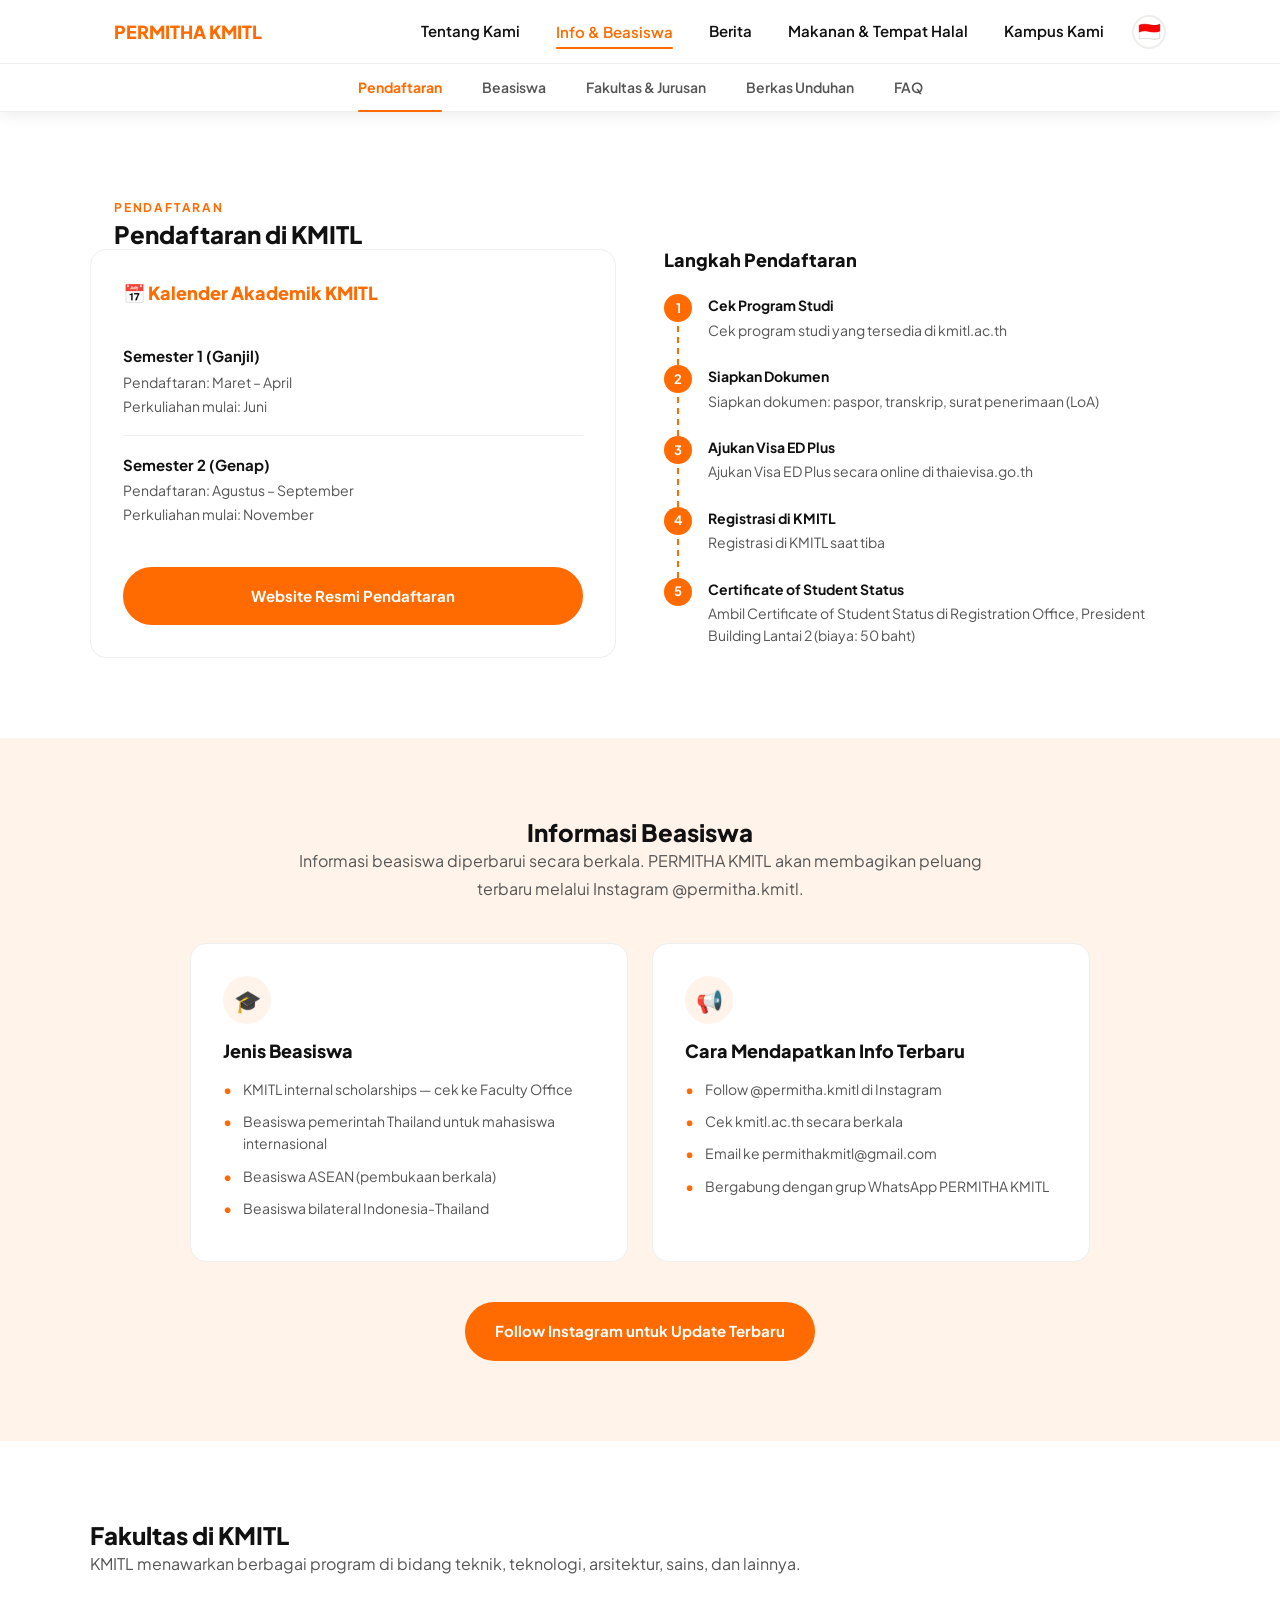
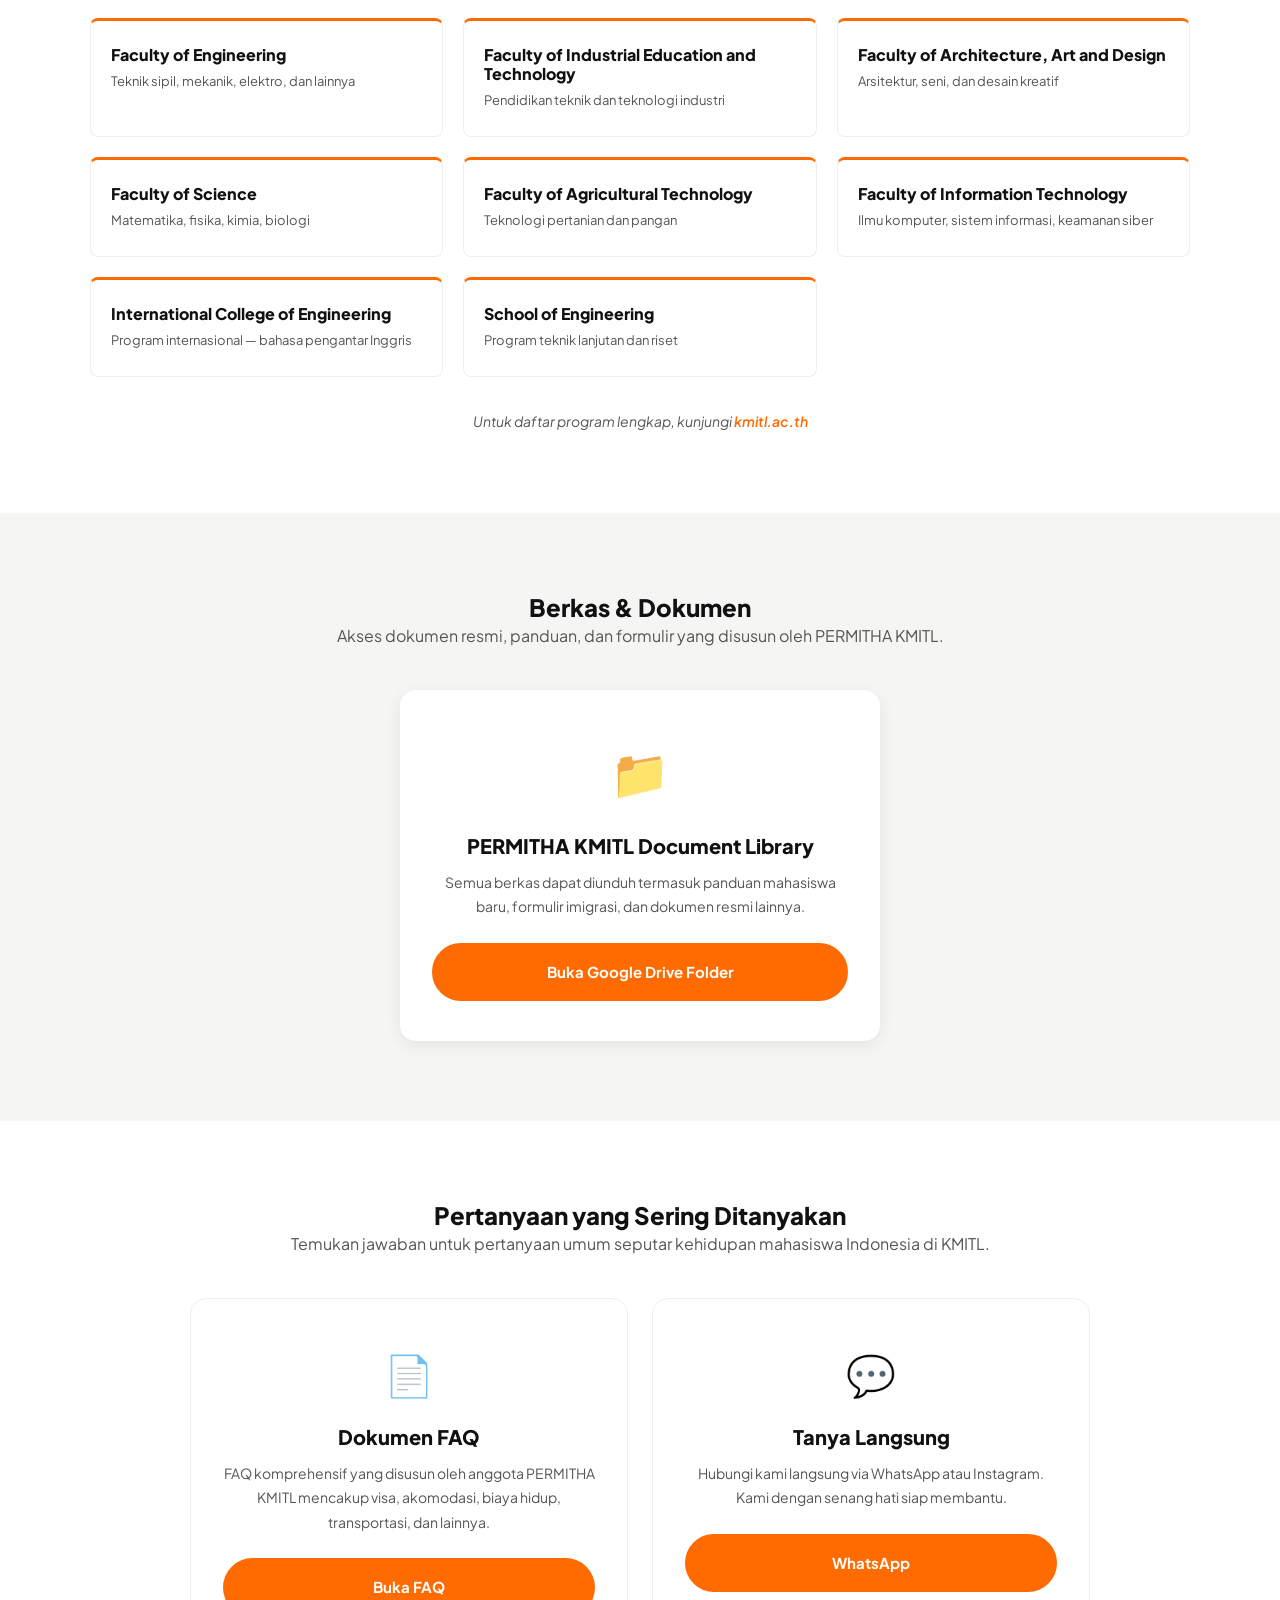
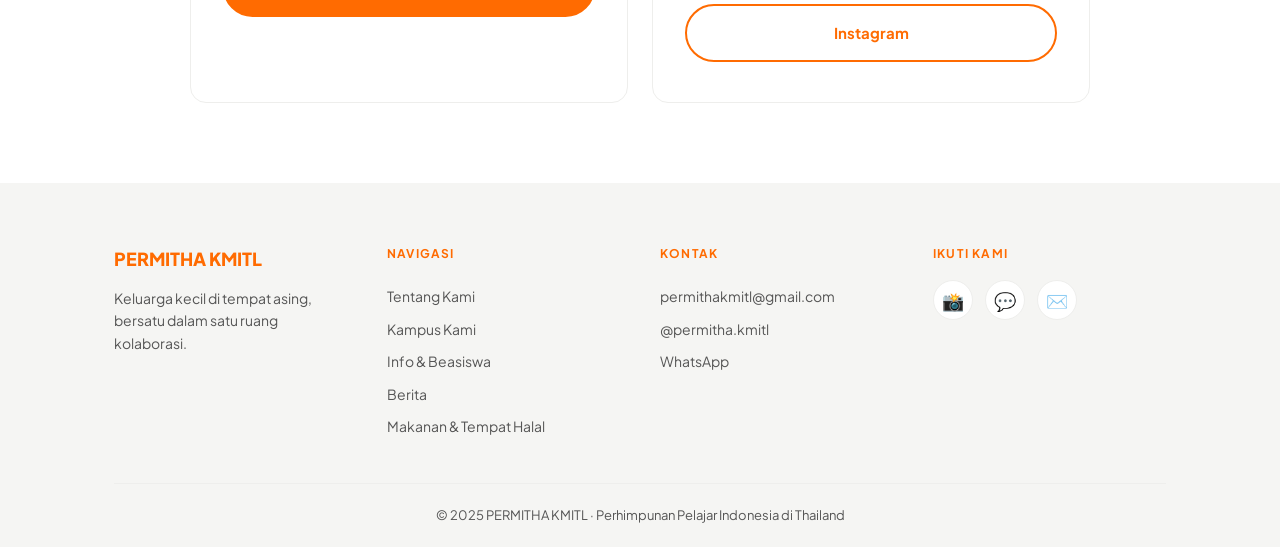
==== commit 70cdb276: "Add Halal Food & Place page, square image frames, and navbar updates - New halal-food.html page with" ====
--- a/info-scholarship.html
+++ b/info-scholarship.html
@@ -25,6 +25,7 @@
           </div>
         </div>
         <a href="news.html" data-i18n="nav.news">Berita</a>
+        <a href="halal-food.html" data-i18n="nav.halal">Makanan &amp; Tempat Halal</a>
         <a href="https://www.kmitl.ac.th/" target="_blank" rel="noopener noreferrer" data-i18n="nav.campus">Kampus Kami</a>
         <div class="lang-switcher-wrapper">
           <button class="lang-switcher-btn" onclick="toggleLangDropdown(event)" aria-label="Change language">
@@ -50,6 +51,7 @@
         <a href="#faq" data-i18n="dropdown.faq">FAQ</a>
       </div>
       <a href="news.html" data-i18n="nav.news">Berita</a>
+      <a href="halal-food.html" data-i18n="nav.halal">Makanan &amp; Tempat Halal</a>
       <a href="https://www.kmitl.ac.th/" target="_blank" rel="noopener noreferrer" data-i18n="nav.campus">Kampus Kami</a>
       <div class="mobile-lang-switcher">
         <button onclick="switchLanguage('id')">🇮🇩 ID</button>
@@ -265,6 +267,7 @@
             <a href="https://www.kmitl.ac.th/" target="_blank" rel="noopener noreferrer" data-i18n="nav.campus">Kampus Kami</a>
             <a href="info-scholarship.html" data-i18n="nav.info">Info &amp; Beasiswa</a>
             <a href="news.html" data-i18n="nav.news">Berita</a>
+            <a href="halal-food.html" data-i18n="nav.halal">Makanan &amp; Tempat Halal</a>
           </div>
         </div>
         <div>
--- a/style.css
+++ b/style.css
@@ -1378,14 +1378,18 @@
    =================================== */
 .logo-frames {
   display: flex;
-  justify-content: center;
+  justify-content: flex-start;
   gap: 32px;
   margin-bottom: 40px;
+  max-width: 1100px;
+  margin-left: auto;
+  margin-right: auto;
+  padding: 0 24px;
 }
 
 .logo-frame {
-  width: 140px;
-  height: 140px;
+  width: 800px;
+  height: 800px;
   border-radius: var(--radius-md);
   border: 2px dashed var(--border);
   background: var(--gray-light);
@@ -1393,6 +1397,7 @@
   align-items: center;
   justify-content: center;
   overflow: hidden;
+  flex-shrink: 0;
 }
 
 .logo-frame img {
@@ -1402,14 +1407,30 @@
   padding: 12px;
 }
 
+@media (max-width: 992px) {
+  .logo-frame {
+    width: 600px;
+    height: 600px;
+  }
+}
+
 @media (max-width: 768px) {
   .logo-frames {
     gap: 20px;
+    flex-direction: column;
+    align-items: flex-start;
   }
 
   .logo-frame {
-    width: 100px;
-    height: 100px;
+    width: 400px;
+    height: 400px;
+  }
+}
+
+@media (max-width: 480px) {
+  .logo-frame {
+    width: 300px;
+    height: 300px;
   }
 }
 
@@ -1476,8 +1497,8 @@
 }
 
 .photo-gallery-item {
-  width: 200px;
-  height: 150px;
+  width: 300px;
+  height: 300px;
   flex-shrink: 0;
   border-radius: var(--radius-sm);
   background: var(--gray-light);
@@ -1497,10 +1518,17 @@
   object-fit: cover;
 }
 
+@media (max-width: 992px) {
+  .photo-gallery-item {
+    width: 250px;
+    height: 250px;
+  }
+}
+
 @media (max-width: 768px) {
   .photo-gallery-item {
-    width: 160px;
-    height: 120px;
+    width: 200px;
+    height: 200px;
   }
 
   .photo-gallery .scroll-btn {
@@ -1508,3 +1536,322 @@
     font-size: 1.1rem;
   }
 }
+
+@media (max-width: 480px) {
+  .photo-gallery-item {
+    width: 160px;
+    height: 160px;
+  }
+}
+
+/* ===================================
+   HALAL FOOD PAGE (halal-food.html)
+   =================================== */
+.halal-page {
+  background: var(--white);
+  min-height: 100vh;
+  padding: 100px 24px 60px;
+}
+
+.halal-page .container {
+  max-width: 1100px;
+  margin: 0 auto;
+}
+
+.halal-page-title {
+  font-size: 2.2rem;
+  font-weight: 800;
+  color: var(--black);
+  margin-bottom: 8px;
+}
+
+.halal-page-subtitle {
+  color: var(--gray-text);
+  font-size: 1rem;
+  margin-bottom: 30px;
+}
+
+/* Top Controls */
+.halal-top-controls {
+  display: flex;
+  justify-content: space-between;
+  align-items: center;
+  gap: 20px;
+  margin-bottom: 24px;
+}
+
+.halal-nav-top {
+  display: flex;
+  gap: 8px;
+  flex-shrink: 0;
+}
+
+.halal-search-container {
+  width: 280px;
+  flex-shrink: 0;
+}
+
+.halal-search-input {
+  width: 100%;
+  padding: 10px 18px;
+  border: 2px solid var(--border);
+  border-radius: 25px;
+  font-family: 'Plus Jakarta Sans', sans-serif;
+  font-size: 0.9rem;
+  color: var(--gray-text);
+  background: var(--white);
+  outline: none;
+  transition: border-color 0.3s ease, box-shadow 0.3s ease;
+}
+
+.halal-search-input:focus {
+  border-color: var(--orange);
+  box-shadow: 0 0 0 3px rgba(255, 107, 1, 0.15);
+}
+
+.halal-search-input::placeholder {
+  color: var(--gray-text);
+  opacity: 0.5;
+}
+
+/* Scrollable Listing */
+.halal-scroll-area {
+  margin-bottom: 24px;
+}
+
+.halal-grid {
+  display: flex;
+  flex-direction: column;
+  gap: 24px;
+}
+
+/* Halal Card */
+.halal-card {
+  background: var(--white);
+  border: 1px solid var(--border);
+  border-radius: var(--radius-md);
+  overflow: hidden;
+  box-shadow: var(--shadow-card);
+  transition: transform 0.3s ease, box-shadow 0.3s ease;
+  display: flex;
+  flex-direction: row;
+}
+
+.halal-card:hover {
+  transform: translateY(-3px);
+  box-shadow: var(--shadow-hover);
+}
+
+.halal-card-image {
+  width: 400px;
+  height: 400px;
+  flex-shrink: 0;
+  background: var(--gray-light);
+  overflow: hidden;
+  display: flex;
+  align-items: center;
+  justify-content: center;
+}
+
+.halal-card-image img {
+  width: 100%;
+  height: 100%;
+  object-fit: cover;
+}
+
+.halal-card-placeholder {
+  font-size: 4rem;
+  opacity: 0.3;
+  color: var(--gray-text);
+}
+
+.halal-card-body {
+  padding: 28px 32px;
+  display: flex;
+  flex-direction: column;
+  flex: 1;
+  min-width: 0;
+  justify-content: center;
+}
+
+.halal-card-name {
+  font-size: 1.3rem;
+  font-weight: 800;
+  color: var(--black);
+  margin-bottom: 12px;
+}
+
+.halal-card-location {
+  font-size: 0.95rem;
+  color: var(--gray-text);
+  margin-bottom: 8px;
+}
+
+.halal-card-map {
+  display: inline-block;
+  color: var(--orange);
+  font-weight: 600;
+  font-size: 0.9rem;
+  margin-bottom: 16px;
+  transition: var(--transition);
+}
+
+.halal-card-map:hover {
+  color: var(--orange-dk);
+  text-decoration: underline;
+}
+
+.halal-card-desc {
+  font-size: 0.9rem;
+  color: var(--gray-text);
+  line-height: 1.7;
+}
+
+/* Pagination */
+.halal-pagination {
+  display: flex;
+  justify-content: center;
+  align-items: center;
+  gap: 8px;
+  margin: 24px 0;
+  flex-wrap: wrap;
+}
+
+.halal-page-btn {
+  padding: 8px 16px;
+  border: 2px solid var(--orange);
+  background: transparent;
+  color: var(--orange);
+  border-radius: var(--radius-sm);
+  font-family: 'Plus Jakarta Sans', sans-serif;
+  font-weight: 600;
+  font-size: 0.9rem;
+  cursor: pointer;
+  transition: all 0.3s ease;
+}
+
+.halal-page-btn:hover {
+  background: var(--orange);
+  color: var(--white);
+}
+
+.halal-page-btn.active {
+  background: var(--orange);
+  color: var(--white);
+}
+
+.halal-page-btn.disabled {
+  opacity: 0.3;
+  cursor: default;
+  pointer-events: none;
+}
+
+/* Empty State */
+.halal-empty {
+  text-align: center;
+  padding: 80px 20px;
+}
+
+.halal-empty-icon {
+  font-size: 4rem;
+  margin-bottom: 20px;
+  opacity: 0.4;
+}
+
+.halal-empty h3 {
+  font-size: 1.5rem;
+  color: var(--black);
+  margin-bottom: 10px;
+}
+
+.halal-empty p {
+  color: var(--gray-text);
+  opacity: 0.7;
+  font-size: 1rem;
+}
+
+/* Halal Page Responsive */
+@media (max-width: 992px) {
+  .halal-card-image {
+    width: 300px;
+    height: 300px;
+  }
+
+  .halal-card-body {
+    padding: 24px;
+  }
+
+  .halal-search-container {
+    width: 240px;
+  }
+}
+
+@media (max-width: 768px) {
+  .halal-page {
+    padding-top: 80px;
+  }
+
+  .halal-top-controls {
+    flex-direction: column-reverse;
+    gap: 12px;
+  }
+
+  .halal-search-container {
+    width: 100%;
+  }
+
+  .halal-nav-top {
+    align-self: center;
+    justify-content: center;
+    width: 100%;
+    flex-wrap: wrap;
+  }
+
+  .halal-card {
+    flex-direction: column;
+  }
+
+  .halal-card-image {
+    width: 100%;
+    height: 300px;
+  }
+
+  .halal-card-body {
+    padding: 20px;
+  }
+
+  .halal-page-title {
+    font-size: 1.8rem;
+  }
+
+  .halal-pagination {
+    gap: 6px;
+  }
+
+  .halal-page-btn {
+    padding: 6px 12px;
+    font-size: 0.85rem;
+  }
+}
+
+@media (max-width: 480px) {
+  .halal-page {
+    padding-top: 70px;
+  }
+
+  .halal-page-title {
+    font-size: 1.5rem;
+  }
+
+  .halal-card-image {
+    height: 250px;
+  }
+
+  .halal-card-body {
+    padding: 16px;
+  }
+
+  .halal-card-name {
+    font-size: 1.1rem;
+  }
+}
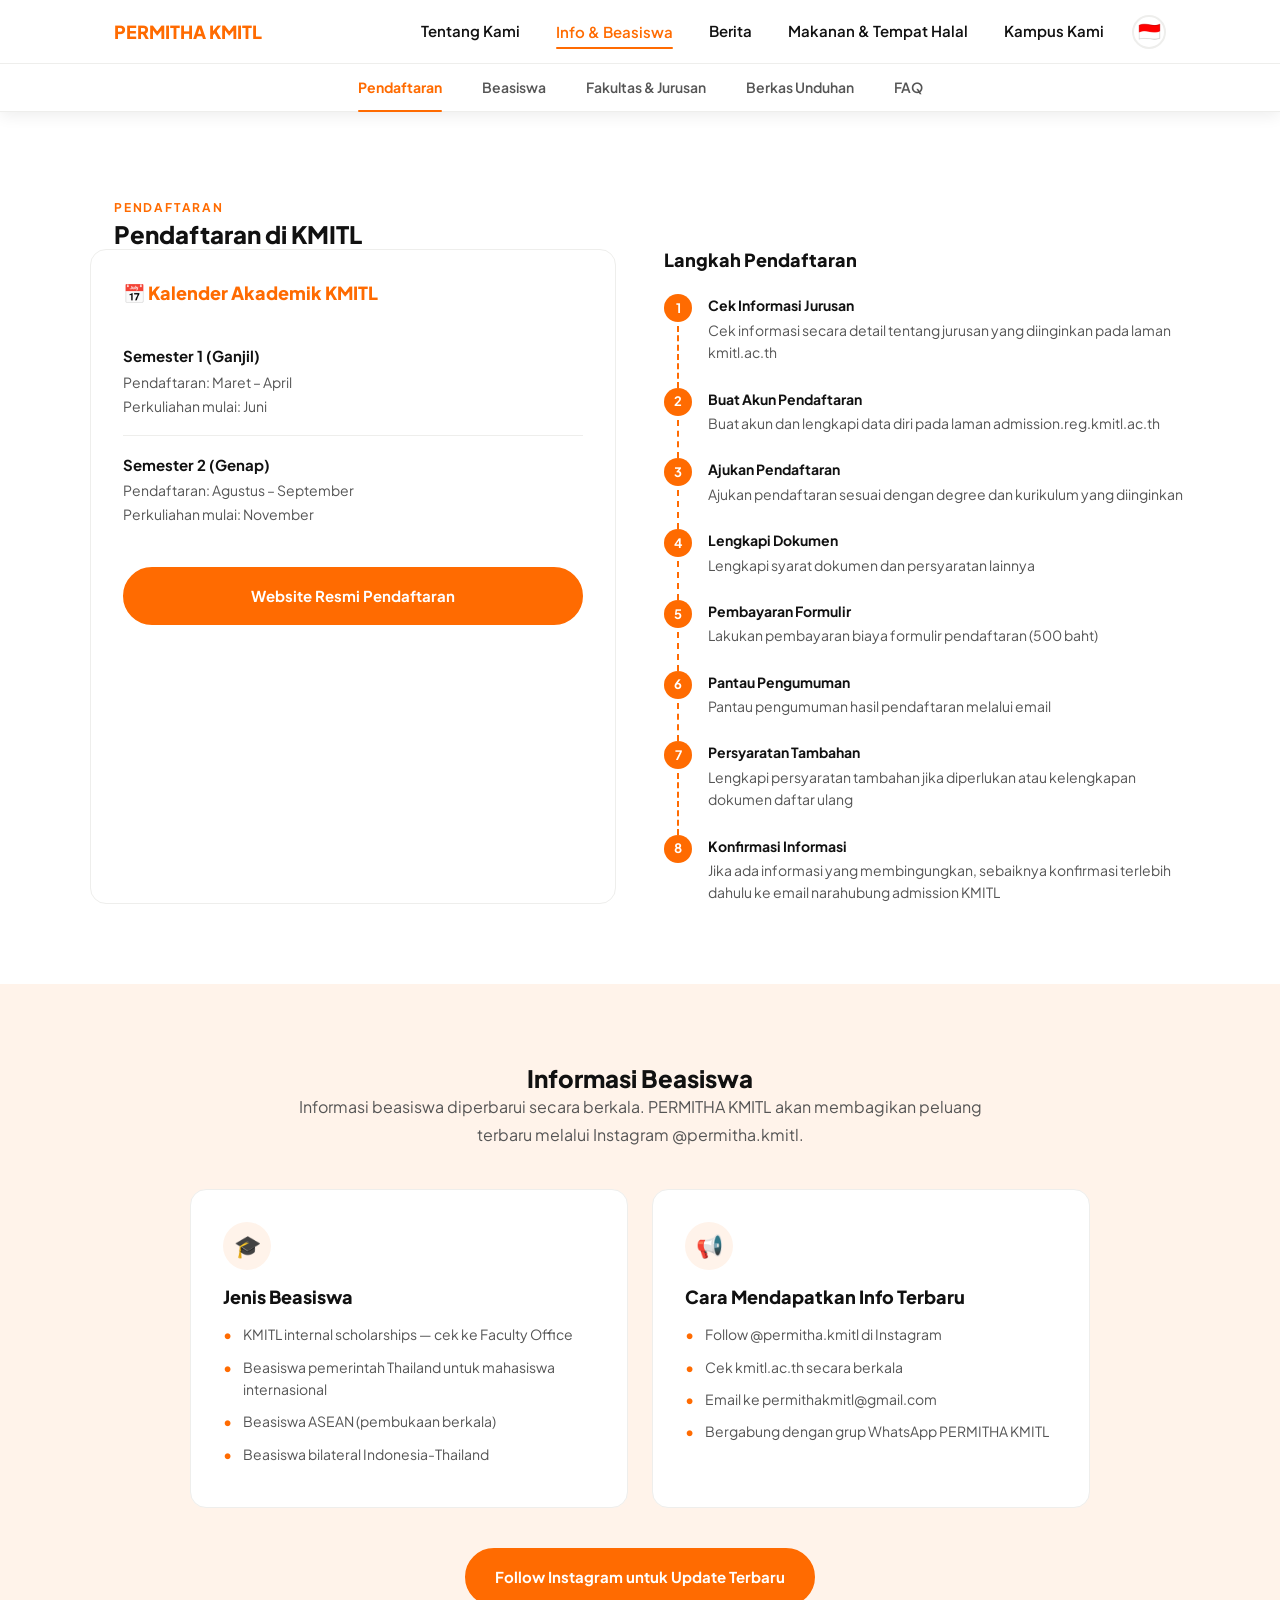
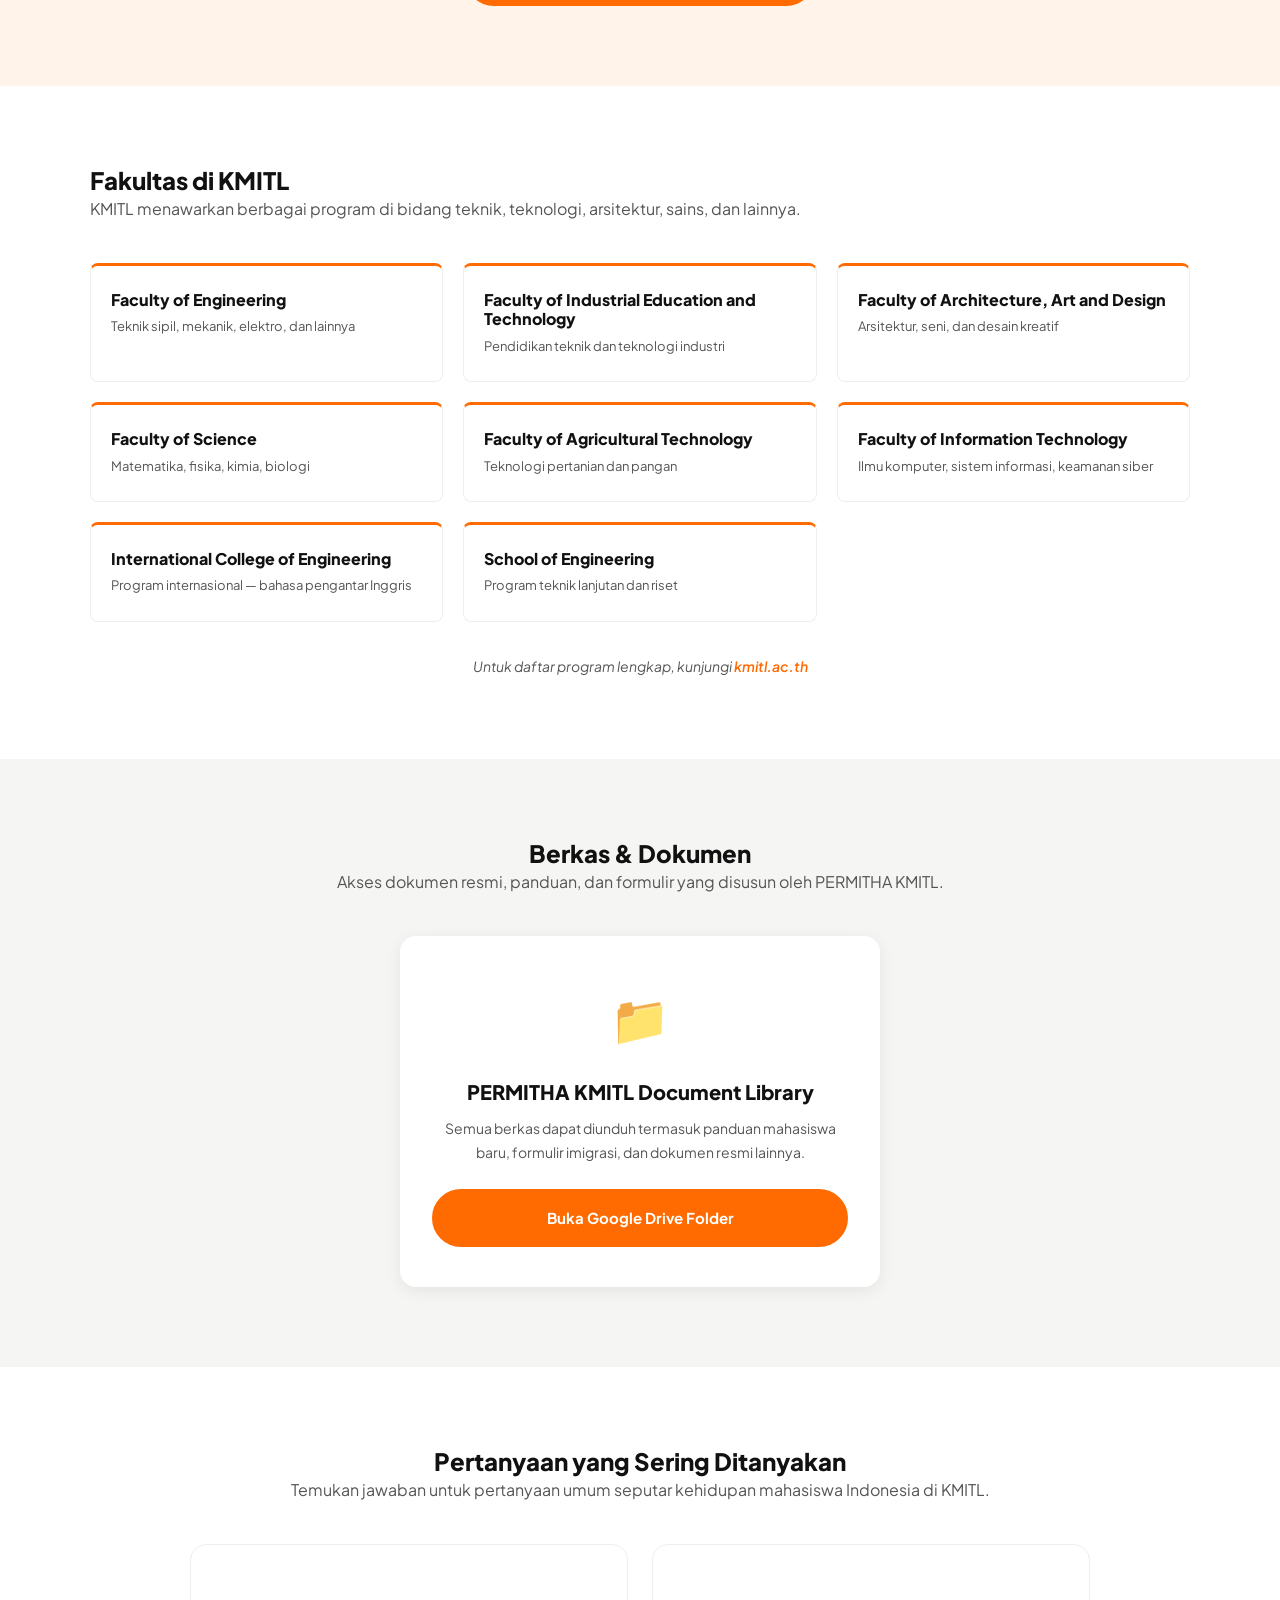
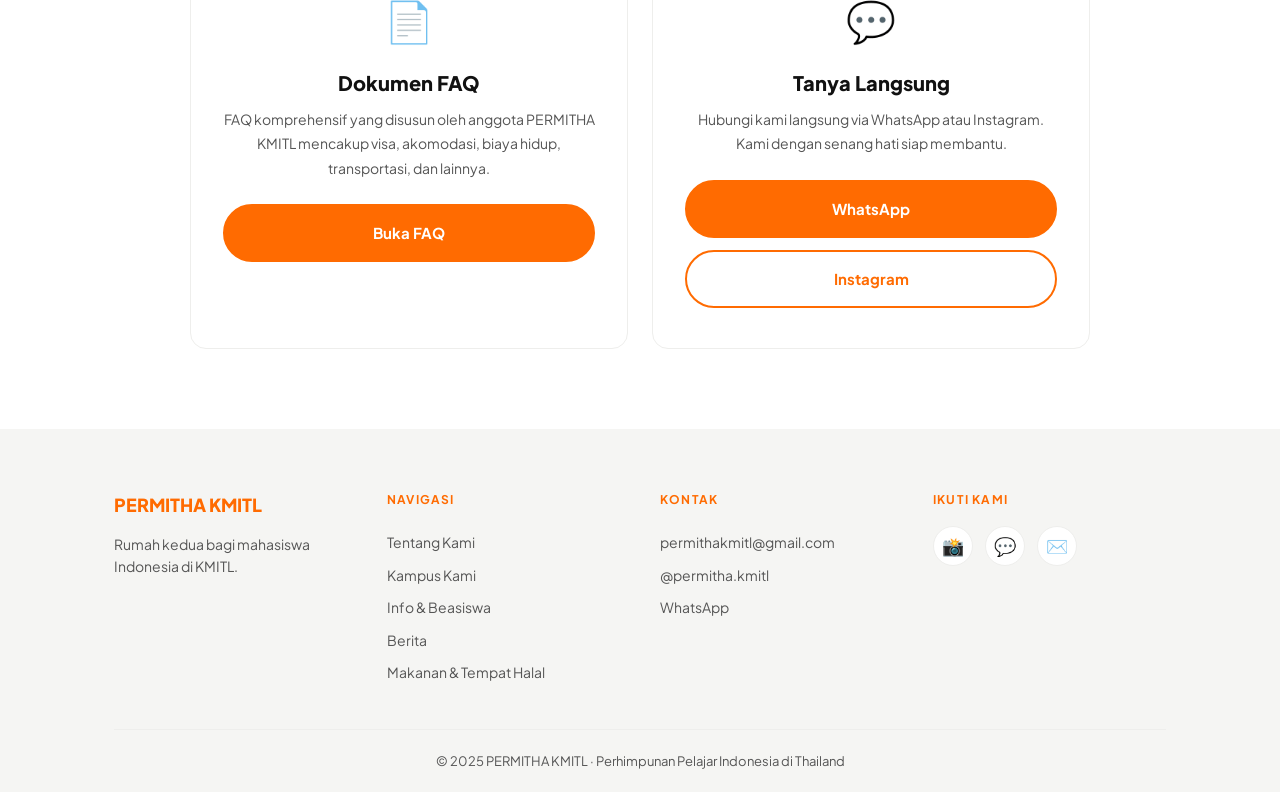
==== commit 539c49b1: "Update admission steps from 5 to 8 with detailed registration flow New steps: check program details," ====
--- a/info-scholarship.html
+++ b/info-scholarship.html
@@ -100,36 +100,57 @@
           <div class="timeline-step">
             <div class="timeline-number">1</div>
             <div class="timeline-text">
-              <strong data-i18n="info.admission.step1.title">Cek Program Studi</strong>
-              <span data-i18n="info.admission.step1.text">Cek program studi yang tersedia di kmitl.ac.th</span>
+              <strong data-i18n="info.admission.step1.title">Cek Informasi Jurusan</strong>
+              <span data-i18n="info.admission.step1.text">Cek informasi secara detail tentang jurusan yang diinginkan pada laman kmitl.ac.th</span>
             </div>
           </div>
           <div class="timeline-step">
             <div class="timeline-number">2</div>
             <div class="timeline-text">
-              <strong data-i18n="info.admission.step2.title">Siapkan Dokumen</strong>
-              <span data-i18n="info.admission.step2.text">Siapkan dokumen: paspor, transkrip, surat penerimaan (LoA)</span>
+              <strong data-i18n="info.admission.step2.title">Buat Akun Pendaftaran</strong>
+              <span data-i18n="info.admission.step2.text">Buat akun dan lengkapi data diri pada laman admission.reg.kmitl.ac.th</span>
             </div>
           </div>
           <div class="timeline-step">
             <div class="timeline-number">3</div>
             <div class="timeline-text">
-              <strong data-i18n="info.admission.step3.title">Ajukan Visa ED Plus</strong>
-              <span data-i18n="info.admission.step3.text">Ajukan Visa ED Plus secara online di thaievisa.go.th</span>
+              <strong data-i18n="info.admission.step3.title">Ajukan Pendaftaran</strong>
+              <span data-i18n="info.admission.step3.text">Ajukan pendaftaran sesuai dengan degree dan kurikulum yang diinginkan</span>
             </div>
           </div>
           <div class="timeline-step">
             <div class="timeline-number">4</div>
             <div class="timeline-text">
-              <strong data-i18n="info.admission.step4.title">Registrasi di KMITL</strong>
-              <span data-i18n="info.admission.step4.text">Registrasi di KMITL saat tiba</span>
+              <strong data-i18n="info.admission.step4.title">Lengkapi Dokumen</strong>
+              <span data-i18n="info.admission.step4.text">Lengkapi syarat dokumen dan persyaratan lainnya</span>
             </div>
           </div>
           <div class="timeline-step">
             <div class="timeline-number">5</div>
             <div class="timeline-text">
-              <strong data-i18n="info.admission.step5.title">Certificate of Student Status</strong>
-              <span data-i18n="info.admission.step5.text">Ambil Certificate of Student Status di Registration Office, President Building Lantai 2 (biaya: 50 baht)</span>
+              <strong data-i18n="info.admission.step5.title">Pembayaran Formulir</strong>
+              <span data-i18n="info.admission.step5.text">Lakukan pembayaran biaya formulir pendaftaran (500 baht)</span>
+            </div>
+          </div>
+          <div class="timeline-step">
+            <div class="timeline-number">6</div>
+            <div class="timeline-text">
+              <strong data-i18n="info.admission.step6.title">Pantau Pengumuman</strong>
+              <span data-i18n="info.admission.step6.text">Pantau pengumuman hasil pendaftaran melalui email</span>
+            </div>
+          </div>
+          <div class="timeline-step">
+            <div class="timeline-number">7</div>
+            <div class="timeline-text">
+              <strong data-i18n="info.admission.step7.title">Persyaratan Tambahan</strong>
+              <span data-i18n="info.admission.step7.text">Lengkapi persyaratan tambahan jika diperlukan atau kelengkapan dokumen daftar ulang</span>
+            </div>
+          </div>
+          <div class="timeline-step">
+            <div class="timeline-number">8</div>
+            <div class="timeline-text">
+              <strong data-i18n="info.admission.step8.title">Konfirmasi Informasi</strong>
+              <span data-i18n="info.admission.step8.text">Jika ada informasi yang membingungkan, sebaiknya konfirmasi terlebih dahulu ke email narahubung admission KMITL</span>
             </div>
           </div>
         </div>
--- a/style.css
+++ b/style.css
@@ -1378,7 +1378,7 @@
    =================================== */
 .logo-frames {
   display: flex;
-  justify-content: flex-start;
+  justify-content: center;
   gap: 32px;
   margin-bottom: 40px;
   max-width: 1100px;
@@ -1388,8 +1388,8 @@
 }
 
 .logo-frame {
-  width: 800px;
-  height: 800px;
+  width: 200px;
+  height: 200px;
   border-radius: var(--radius-md);
   border: 2px dashed var(--border);
   background: var(--gray-light);
@@ -1409,8 +1409,8 @@
 
 @media (max-width: 992px) {
   .logo-frame {
-    width: 600px;
-    height: 600px;
+    width: 150px;
+    height: 150px;
   }
 }
 
@@ -1418,19 +1418,19 @@
   .logo-frames {
     gap: 20px;
     flex-direction: column;
-    align-items: flex-start;
+    align-items: center;
   }
 
   .logo-frame {
-    width: 400px;
-    height: 400px;
+    width: 120px;
+    height: 120px;
   }
 }
 
 @media (max-width: 480px) {
   .logo-frame {
-    width: 300px;
-    height: 300px;
+    width: 90px;
+    height: 90px;
   }
 }
 
